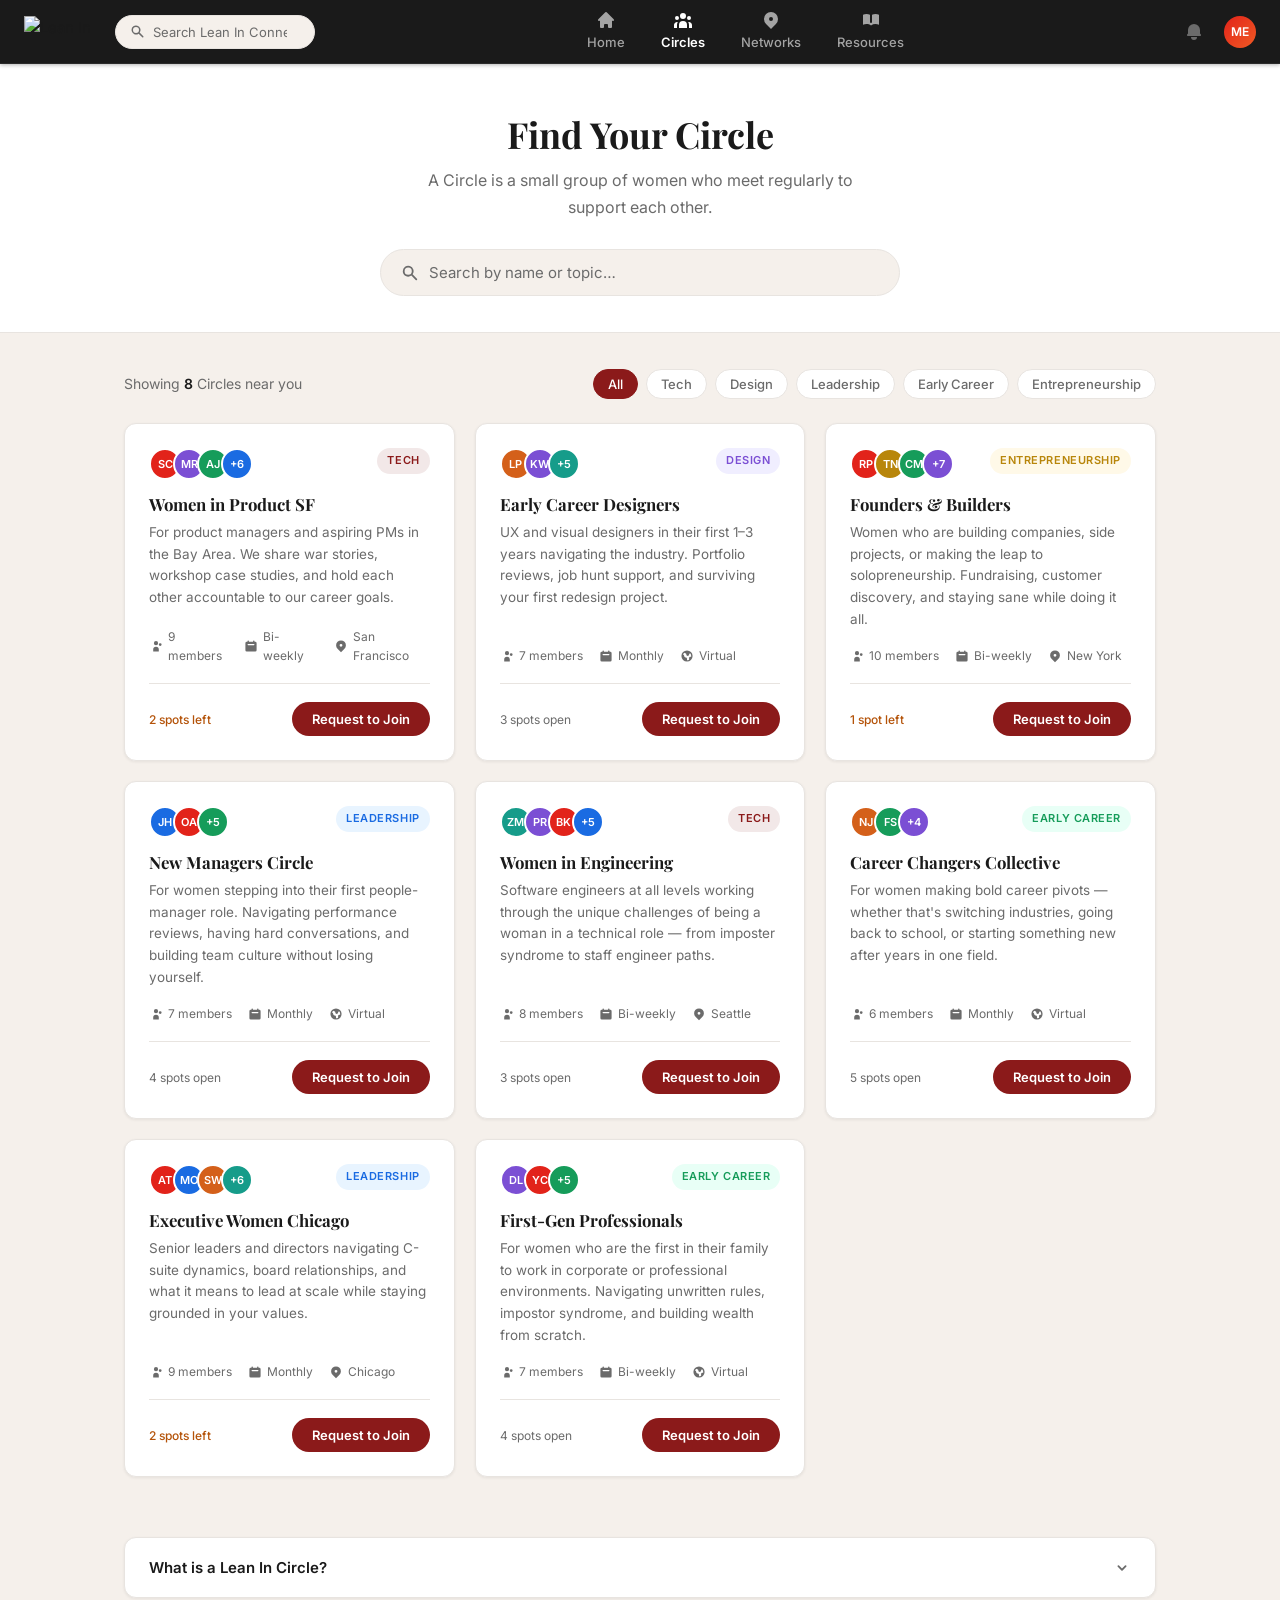
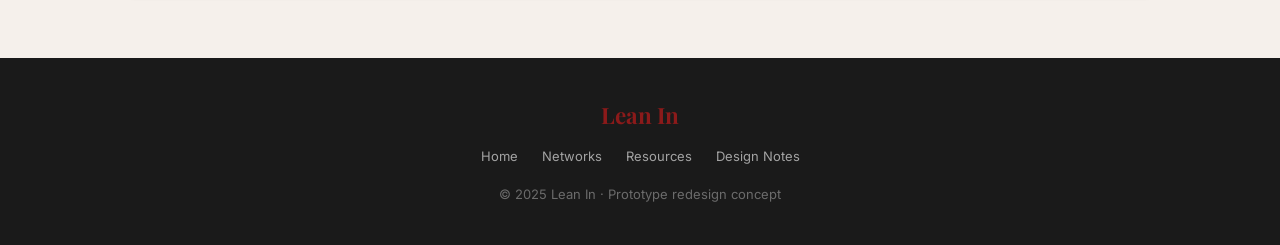
==== circles.html @ f6fe740d "home feed, explore, resources, rationale pages" ====
<!DOCTYPE html>
<html lang="en">
<head>
  <meta charset="UTF-8">
  <meta name="viewport" content="width=device-width, initial-scale=1.0">
  <title>Find a Circle — Lean In Connect</title>
  <link rel="stylesheet" href="style.css">
  <style>
    .circles-header {
      background: var(--white);
      border-bottom: 1px solid var(--border);
      padding: 48px 24px 36px;
      text-align: center;
    }

    .circles-header h1 {
      font-size: 2.25rem;
      margin-bottom: 10px;
    }

    .circles-header p {
      font-size: 16px;
      color: var(--gray);
      max-width: 480px;
      margin: 0 auto 28px;
    }

    .circles-search-wrap {
      max-width: 520px;
      margin: 0 auto;
    }

    .circles-search {
      display: flex;
      align-items: center;
      gap: 10px;
      background: var(--bg);
      border: 1.5px solid var(--border);
      border-radius: var(--radius-pill);
      padding: 13px 20px;
      transition: border-color 0.15s, box-shadow 0.15s;
    }

    .circles-search:focus-within {
      border-color: var(--red);
      box-shadow: 0 0 0 3px rgba(226,35,26,0.08);
    }

    .circles-search svg {
      width: 18px;
      height: 18px;
      color: var(--gray);
      flex-shrink: 0;
    }

    .circles-search input {
      flex: 1;
      background: none;
      border: none;
      outline: none;
      font-family: var(--font-sans);
      font-size: 15px;
      color: var(--text);
    }

    .circles-search input::placeholder { color: var(--gray); }

    .circles-body {
      max-width: 1080px;
      margin: 0 auto;
      padding: 36px 24px 60px;
    }

    .circles-toolbar {
      display: flex;
      align-items: center;
      justify-content: space-between;
      margin-bottom: 24px;
      flex-wrap: wrap;
      gap: 12px;
    }

    .circles-count {
      font-size: 14px;
      color: var(--gray);
    }

    .circles-count strong {
      color: var(--text);
      font-weight: 600;
    }

    .topic-filters {
      display: flex;
      gap: 8px;
      flex-wrap: wrap;
    }

    .topic-chip {
      padding: 6px 14px;
      border-radius: var(--radius-pill);
      font-size: 13px;
      font-weight: 500;
      border: 1.5px solid var(--border);
      background: var(--white);
      color: var(--gray);
      cursor: pointer;
      transition: all 0.15s;
      font-family: var(--font-sans);
    }

    .topic-chip:hover {
      border-color: var(--red);
      color: var(--red);
    }

    .topic-chip.active {
      background: var(--red);
      border-color: var(--red);
      color: var(--white);
    }

    .circles-grid {
      display: grid;
      grid-template-columns: repeat(auto-fill, minmax(300px, 1fr));
      gap: 20px;
    }

    .circle-card {
      background: var(--white);
      border: 1px solid var(--border);
      border-radius: var(--radius);
      padding: 24px;
      box-shadow: var(--shadow-sm);
      display: flex;
      flex-direction: column;
      gap: 0;
      transition: box-shadow 0.2s, transform 0.2s;
    }

    .circle-card:hover {
      box-shadow: var(--shadow-md);
      transform: translateY(-2px);
    }

    .circle-card-top {
      display: flex;
      align-items: flex-start;
      justify-content: space-between;
      margin-bottom: 14px;
    }

    .circle-avatar-group {
      display: flex;
    }

    .circle-member-avatar {
      width: 32px;
      height: 32px;
      border-radius: 50%;
      border: 2px solid var(--white);
      display: flex;
      align-items: center;
      justify-content: center;
      font-size: 11px;
      font-weight: 600;
      color: white;
      margin-left: -8px;
    }

    .circle-member-avatar:first-child { margin-left: 0; }

    .circle-topic-tag {
      display: inline-flex;
      align-items: center;
      padding: 4px 10px;
      border-radius: var(--radius-pill);
      font-size: 11px;
      font-weight: 600;
      text-transform: uppercase;
      letter-spacing: 0.05em;
      background: var(--red-light);
      color: var(--red);
      white-space: nowrap;
    }

    .circle-card h3 {
      font-size: 1.05rem;
      font-weight: 700;
      color: var(--text);
      margin-bottom: 6px;
      line-height: 1.3;
    }

    .circle-description {
      font-size: 13.5px;
      color: var(--gray);
      line-height: 1.6;
      margin-bottom: 16px;
      flex: 1;
    }

    .circle-meta {
      display: flex;
      gap: 16px;
      margin-bottom: 18px;
      padding-bottom: 18px;
      border-bottom: 1px solid var(--border);
    }

    .circle-meta-item {
      display: flex;
      align-items: center;
      gap: 5px;
      font-size: 12px;
      color: var(--gray);
    }

    .circle-meta-item svg {
      width: 14px;
      height: 14px;
      flex-shrink: 0;
      color: var(--gray);
    }

    .circle-card-footer {
      display: flex;
      align-items: center;
      justify-content: space-between;
    }

    .circle-spots {
      font-size: 12px;
      color: var(--gray);
    }

    .circle-spots.few-left {
      color: #B45309;
      font-weight: 500;
    }

    .btn-join {
      padding: 9px 20px;
      background: var(--red);
      color: var(--white);
      border: none;
      border-radius: var(--radius-pill);
      font-size: 13px;
      font-weight: 600;
      font-family: var(--font-sans);
      cursor: pointer;
      transition: background 0.15s;
    }

    .btn-join:hover { background: var(--red-hover); }

    .btn-join.pending {
      background: var(--bg);
      color: var(--gray);
      border: 1.5px solid var(--border);
    }

    .no-circles {
      display: none;
      grid-column: 1 / -1;
      text-align: center;
      padding: 64px 24px;
      color: var(--gray);
    }

    .no-circles .empty-icon { font-size: 40px; margin-bottom: 12px; }
    .no-circles p { font-size: 15px; }

    /* What is a Circle — collapsible */
    .what-is-section {
      max-width: 1080px;
      margin: 0 auto;
      padding: 0 24px 60px;
    }

    .collapsible-card {
      background: var(--white);
      border: 1px solid var(--border);
      border-radius: var(--radius);
      overflow: hidden;
      box-shadow: var(--shadow-sm);
    }

    .collapsible-trigger {
      width: 100%;
      display: flex;
      align-items: center;
      justify-content: space-between;
      padding: 20px 24px;
      font-family: var(--font-sans);
      font-size: 15px;
      font-weight: 600;
      color: var(--text);
      background: none;
      border: none;
      cursor: pointer;
      text-align: left;
      transition: background 0.15s;
    }

    .collapsible-trigger:hover { background: var(--bg); }

    .collapsible-trigger svg {
      width: 18px;
      height: 18px;
      color: var(--gray);
      transition: transform 0.2s;
      flex-shrink: 0;
    }

    .collapsible-trigger[aria-expanded="true"] svg {
      transform: rotate(180deg);
    }

    .collapsible-body {
      display: none;
      padding: 0 24px 24px;
      border-top: 1px solid var(--border);
    }

    .collapsible-body.open { display: block; }

    .what-is-grid {
      display: grid;
      grid-template-columns: repeat(auto-fill, minmax(200px, 1fr));
      gap: 16px;
      padding-top: 20px;
    }

    .what-is-item {
      display: flex;
      align-items: flex-start;
      gap: 12px;
    }

    .what-is-icon {
      width: 36px;
      height: 36px;
      border-radius: 10px;
      background: var(--red-light);
      display: flex;
      align-items: center;
      justify-content: center;
      font-size: 18px;
      flex-shrink: 0;
    }

    .what-is-text strong {
      display: block;
      font-size: 13px;
      font-weight: 600;
      color: var(--text);
      margin-bottom: 2px;
    }

    .what-is-text span {
      font-size: 13px;
      color: var(--gray);
      line-height: 1.5;
    }

    @media (max-width: 640px) {
      .circles-grid { grid-template-columns: 1fr; }
      .circles-toolbar { flex-direction: column; align-items: flex-start; }
      .what-is-grid { grid-template-columns: 1fr 1fr; }
    }
  </style>
</head>
<body>

<!-- Top Nav -->
<nav class="topnav" role="navigation" aria-label="Main navigation">
  <a href="index.html" class="nav-logo" aria-label="Lean In Connect home">
    <img src="logo-lean_in.png" alt="Lean In" style="height: 32px;">
  </a>

  <div class="nav-search" role="search">
    <svg aria-hidden="true" xmlns="http://www.w3.org/2000/svg" viewBox="0 0 20 20" fill="currentColor">
      <path fill-rule="evenodd" d="M8 4a4 4 0 100 8 4 4 0 000-8zM2 8a6 6 0 1110.89 3.476l4.817 4.817a1 1 0 01-1.414 1.414l-4.816-4.816A6 6 0 012 8z" clip-rule="evenodd"/>
    </svg>
    <input type="search" placeholder="Search Lean In Connect…" aria-label="Search">
  </div>

  <nav class="nav-links" aria-label="Primary">
    <a href="index.html" class="nav-link">
      <svg xmlns="http://www.w3.org/2000/svg" viewBox="0 0 20 20" fill="currentColor" aria-hidden="true">
        <path d="M10.707 2.293a1 1 0 00-1.414 0l-7 7a1 1 0 001.414 1.414L4 10.414V17a1 1 0 001 1h2a1 1 0 001-1v-2a1 1 0 011-1h2a1 1 0 011 1v2a1 1 0 001 1h2a1 1 0 001-1v-6.586l.293.293a1 1 0 001.414-1.414l-7-7z"/>
      </svg>
      Home
    </a>
    <a href="circles.html" class="nav-link active" aria-current="page">
      <svg xmlns="http://www.w3.org/2000/svg" viewBox="0 0 20 20" fill="currentColor" aria-hidden="true">
        <path d="M13 6a3 3 0 11-6 0 3 3 0 016 0zM18 8a2 2 0 11-4 0 2 2 0 014 0zM14 15a4 4 0 00-8 0v3h8v-3zM6 8a2 2 0 11-4 0 2 2 0 014 0zM16 18v-3a5.972 5.972 0 00-.75-2.906A3.005 3.005 0 0119 15v3h-3zM4.75 12.094A5.973 5.973 0 004 15v3H1v-3a3 3 0 013.75-2.906z"/>
      </svg>
      Circles
    </a>
    <a href="networks.html" class="nav-link">
      <svg xmlns="http://www.w3.org/2000/svg" viewBox="0 0 20 20" fill="currentColor" aria-hidden="true">
        <path fill-rule="evenodd" d="M5.05 4.05a7 7 0 119.9 9.9L10 18.9l-4.95-4.95a7 7 0 010-9.9zM10 11a2 2 0 100-4 2 2 0 000 4z" clip-rule="evenodd"/>
      </svg>
      Networks
    </a>
    <a href="resources.html" class="nav-link">
      <svg xmlns="http://www.w3.org/2000/svg" viewBox="0 0 20 20" fill="currentColor" aria-hidden="true">
        <path d="M9 4.804A7.968 7.968 0 005.5 4c-1.255 0-2.443.29-3.5.804v10A7.969 7.969 0 015.5 14c1.669 0 3.218.51 4.5 1.385A7.962 7.962 0 0114.5 14c1.255 0 2.443.29 3.5.804v-10A7.968 7.968 0 0014.5 4c-1.255 0-2.443.29-3.5.804V12a1 1 0 11-2 0V4.804z"/>
      </svg>
      Resources
    </a>
  </nav>

  <div class="nav-right">
    <button class="nav-icon-btn" aria-label="Notifications">
      <svg xmlns="http://www.w3.org/2000/svg" viewBox="0 0 20 20" fill="currentColor" aria-hidden="true">
        <path d="M10 2a6 6 0 00-6 6v3.586l-.707.707A1 1 0 004 14h12a1 1 0 00.707-1.707L16 11.586V8a6 6 0 00-6-6zM10 18a3 3 0 01-3-3h6a3 3 0 01-3 3z"/>
      </svg>
    </button>
    <div class="avatar sm a-me" role="img" aria-label="Your profile">ME</div>
  </div>
</nav>

<div class="page-body">

  <!-- Header -->
  <div class="circles-header">
    <h1>Find Your Circle</h1>
    <p>A Circle is a small group of women who meet regularly to support each other.</p>

    <div class="circles-search-wrap">
      <div class="circles-search">
        <svg xmlns="http://www.w3.org/2000/svg" viewBox="0 0 20 20" fill="currentColor" aria-hidden="true">
          <path fill-rule="evenodd" d="M8 4a4 4 0 100 8 4 4 0 000-8zM2 8a6 6 0 1110.89 3.476l4.817 4.817a1 1 0 01-1.414 1.414l-4.816-4.816A6 6 0 012 8z" clip-rule="evenodd"/>
        </svg>
        <input
          type="search"
          id="circle-search"
          placeholder="Search by name or topic…"
          aria-label="Search circles by name or topic"
        >
      </div>
    </div>
  </div>

  <!-- Grid + Filters -->
  <div class="circles-body">

    <div class="circles-toolbar">
      <p class="circles-count" aria-live="polite">
        Showing <strong id="circles-visible-count">8</strong> Circles near you
      </p>
      <div class="topic-filters" role="group" aria-label="Filter by topic">
        <button class="topic-chip active" data-topic="all">All</button>
        <button class="topic-chip" data-topic="tech">Tech</button>
        <button class="topic-chip" data-topic="design">Design</button>
        <button class="topic-chip" data-topic="leadership">Leadership</button>
        <button class="topic-chip" data-topic="early-career">Early Career</button>
        <button class="topic-chip" data-topic="entrepreneurship">Entrepreneurship</button>
      </div>
    </div>

    <div class="circles-grid" id="circles-grid" role="list">

      <!-- Card 1 -->
      <div class="circle-card" data-topic="tech" data-name="women in product sf" role="listitem">
        <div class="circle-card-top">
          <div class="circle-avatar-group" aria-hidden="true">
            <div class="circle-member-avatar" style="background:#E2231A;">SC</div>
            <div class="circle-member-avatar" style="background:#7B4FD4;">MR</div>
            <div class="circle-member-avatar" style="background:#169C5A;">AJ</div>
            <div class="circle-member-avatar" style="background:#1A6BE2;">+6</div>
          </div>
          <span class="circle-topic-tag">Tech</span>
        </div>
        <h3>Women in Product SF</h3>
        <p class="circle-description">For product managers and aspiring PMs in the Bay Area. We share war stories, workshop case studies, and hold each other accountable to our career goals.</p>
        <div class="circle-meta">
          <div class="circle-meta-item">
            <svg xmlns="http://www.w3.org/2000/svg" viewBox="0 0 20 20" fill="currentColor" aria-hidden="true">
              <path d="M13 6a3 3 0 11-6 0 3 3 0 016 0zM18 8a2 2 0 11-4 0 2 2 0 014 0zM14 15a4 4 0 00-8 0v3h8v-3z"/>
            </svg>
            9 members
          </div>
          <div class="circle-meta-item">
            <svg xmlns="http://www.w3.org/2000/svg" viewBox="0 0 20 20" fill="currentColor" aria-hidden="true">
              <path fill-rule="evenodd" d="M6 2a1 1 0 00-1 1v1H4a2 2 0 00-2 2v10a2 2 0 002 2h12a2 2 0 002-2V6a2 2 0 00-2-2h-1V3a1 1 0 10-2 0v1H7V3a1 1 0 00-1-1zm0 5a1 1 0 000 2h8a1 1 0 100-2H6z" clip-rule="evenodd"/>
            </svg>
            Bi-weekly
          </div>
          <div class="circle-meta-item">
            <svg xmlns="http://www.w3.org/2000/svg" viewBox="0 0 20 20" fill="currentColor" aria-hidden="true">
              <path fill-rule="evenodd" d="M5.05 4.05a7 7 0 119.9 9.9L10 18.9l-4.95-4.95a7 7 0 010-9.9zM10 11a2 2 0 100-4 2 2 0 000 4z" clip-rule="evenodd"/>
            </svg>
            San Francisco
          </div>
        </div>
        <div class="circle-card-footer">
          <span class="circle-spots few-left">2 spots left</span>
          <button class="btn-join" aria-label="Request to join Women in Product SF">Request to Join</button>
        </div>
      </div>

      <!-- Card 2 -->
      <div class="circle-card" data-topic="design" data-name="early career designers" role="listitem">
        <div class="circle-card-top">
          <div class="circle-avatar-group" aria-hidden="true">
            <div class="circle-member-avatar" style="background:#D4601A;">LP</div>
            <div class="circle-member-avatar" style="background:#7B4FD4;">KW</div>
            <div class="circle-member-avatar" style="background:#169C8A;">+5</div>
          </div>
          <span class="circle-topic-tag" style="background:#F0EEFF; color:#7B4FD4;">Design</span>
        </div>
        <h3>Early Career Designers</h3>
        <p class="circle-description">UX and visual designers in their first 1–3 years navigating the industry. Portfolio reviews, job hunt support, and surviving your first redesign project.</p>
        <div class="circle-meta">
          <div class="circle-meta-item">
            <svg xmlns="http://www.w3.org/2000/svg" viewBox="0 0 20 20" fill="currentColor" aria-hidden="true">
              <path d="M13 6a3 3 0 11-6 0 3 3 0 016 0zM18 8a2 2 0 11-4 0 2 2 0 014 0zM14 15a4 4 0 00-8 0v3h8v-3z"/>
            </svg>
            7 members
          </div>
          <div class="circle-meta-item">
            <svg xmlns="http://www.w3.org/2000/svg" viewBox="0 0 20 20" fill="currentColor" aria-hidden="true">
              <path fill-rule="evenodd" d="M6 2a1 1 0 00-1 1v1H4a2 2 0 00-2 2v10a2 2 0 002 2h12a2 2 0 002-2V6a2 2 0 00-2-2h-1V3a1 1 0 10-2 0v1H7V3a1 1 0 00-1-1zm0 5a1 1 0 000 2h8a1 1 0 100-2H6z" clip-rule="evenodd"/>
            </svg>
            Monthly
          </div>
          <div class="circle-meta-item">
            <svg xmlns="http://www.w3.org/2000/svg" viewBox="0 0 20 20" fill="currentColor" aria-hidden="true">
              <path fill-rule="evenodd" d="M10 18a8 8 0 100-16 8 8 0 000 16zM4.332 8.027a6.012 6.012 0 011.912-2.706C6.512 5.73 6.974 6 7.5 6A1.5 1.5 0 019 7.5V8a2 2 0 004 0 2 2 0 011.523-1.943A5.977 5.977 0 0116 10c0 .34-.028.675-.083 1H15a2 2 0 00-2 2v2.197A5.973 5.973 0 0110 16v-2a2 2 0 00-2-2 2 2 0 01-2-2 2 2 0 00-1.668-1.973z" clip-rule="evenodd"/>
            </svg>
            Virtual
          </div>
        </div>
        <div class="circle-card-footer">
          <span class="circle-spots">3 spots open</span>
          <button class="btn-join" aria-label="Request to join Early Career Designers">Request to Join</button>
        </div>
      </div>

      <!-- Card 3 -->
      <div class="circle-card" data-topic="entrepreneurship" data-name="founders and builders" role="listitem">
        <div class="circle-card-top">
          <div class="circle-avatar-group" aria-hidden="true">
            <div class="circle-member-avatar" style="background:#E2231A;">RP</div>
            <div class="circle-member-avatar" style="background:#B8860B;">TN</div>
            <div class="circle-member-avatar" style="background:#169C5A;">CM</div>
            <div class="circle-member-avatar" style="background:#7B4FD4;">+7</div>
          </div>
          <span class="circle-topic-tag" style="background:#FFF9E8; color:#B8860B;">Entrepreneurship</span>
        </div>
        <h3>Founders &amp; Builders</h3>
        <p class="circle-description">Women who are building companies, side projects, or making the leap to solopreneurship. Fundraising, customer discovery, and staying sane while doing it all.</p>
        <div class="circle-meta">
          <div class="circle-meta-item">
            <svg xmlns="http://www.w3.org/2000/svg" viewBox="0 0 20 20" fill="currentColor" aria-hidden="true">
              <path d="M13 6a3 3 0 11-6 0 3 3 0 016 0zM18 8a2 2 0 11-4 0 2 2 0 014 0zM14 15a4 4 0 00-8 0v3h8v-3z"/>
            </svg>
            10 members
          </div>
          <div class="circle-meta-item">
            <svg xmlns="http://www.w3.org/2000/svg" viewBox="0 0 20 20" fill="currentColor" aria-hidden="true">
              <path fill-rule="evenodd" d="M6 2a1 1 0 00-1 1v1H4a2 2 0 00-2 2v10a2 2 0 002 2h12a2 2 0 002-2V6a2 2 0 00-2-2h-1V3a1 1 0 10-2 0v1H7V3a1 1 0 00-1-1zm0 5a1 1 0 000 2h8a1 1 0 100-2H6z" clip-rule="evenodd"/>
            </svg>
            Bi-weekly
          </div>
          <div class="circle-meta-item">
            <svg xmlns="http://www.w3.org/2000/svg" viewBox="0 0 20 20" fill="currentColor" aria-hidden="true">
              <path fill-rule="evenodd" d="M5.05 4.05a7 7 0 119.9 9.9L10 18.9l-4.95-4.95a7 7 0 010-9.9zM10 11a2 2 0 100-4 2 2 0 000 4z" clip-rule="evenodd"/>
            </svg>
            New York
          </div>
        </div>
        <div class="circle-card-footer">
          <span class="circle-spots few-left">1 spot left</span>
          <button class="btn-join" aria-label="Request to join Founders and Builders">Request to Join</button>
        </div>
      </div>

      <!-- Card 4 -->
      <div class="circle-card" data-topic="leadership" data-name="new managers circle" role="listitem">
        <div class="circle-card-top">
          <div class="circle-avatar-group" aria-hidden="true">
            <div class="circle-member-avatar" style="background:#1A6BE2;">JH</div>
            <div class="circle-member-avatar" style="background:#E2231A;">OA</div>
            <div class="circle-member-avatar" style="background:#169C5A;">+5</div>
          </div>
          <span class="circle-topic-tag" style="background:#E8F4FF; color:#1A6BE2;">Leadership</span>
        </div>
        <h3>New Managers Circle</h3>
        <p class="circle-description">For women stepping into their first people-manager role. Navigating performance reviews, having hard conversations, and building team culture without losing yourself.</p>
        <div class="circle-meta">
          <div class="circle-meta-item">
            <svg xmlns="http://www.w3.org/2000/svg" viewBox="0 0 20 20" fill="currentColor" aria-hidden="true">
              <path d="M13 6a3 3 0 11-6 0 3 3 0 016 0zM18 8a2 2 0 11-4 0 2 2 0 014 0zM14 15a4 4 0 00-8 0v3h8v-3z"/>
            </svg>
            7 members
          </div>
          <div class="circle-meta-item">
            <svg xmlns="http://www.w3.org/2000/svg" viewBox="0 0 20 20" fill="currentColor" aria-hidden="true">
              <path fill-rule="evenodd" d="M6 2a1 1 0 00-1 1v1H4a2 2 0 00-2 2v10a2 2 0 002 2h12a2 2 0 002-2V6a2 2 0 00-2-2h-1V3a1 1 0 10-2 0v1H7V3a1 1 0 00-1-1zm0 5a1 1 0 000 2h8a1 1 0 100-2H6z" clip-rule="evenodd"/>
            </svg>
            Monthly
          </div>
          <div class="circle-meta-item">
            <svg xmlns="http://www.w3.org/2000/svg" viewBox="0 0 20 20" fill="currentColor" aria-hidden="true">
              <path fill-rule="evenodd" d="M10 18a8 8 0 100-16 8 8 0 000 16zM4.332 8.027a6.012 6.012 0 011.912-2.706C6.512 5.73 6.974 6 7.5 6A1.5 1.5 0 019 7.5V8a2 2 0 004 0 2 2 0 011.523-1.943A5.977 5.977 0 0116 10c0 .34-.028.675-.083 1H15a2 2 0 00-2 2v2.197A5.973 5.973 0 0110 16v-2a2 2 0 00-2-2 2 2 0 01-2-2 2 2 0 00-1.668-1.973z" clip-rule="evenodd"/>
            </svg>
            Virtual
          </div>
        </div>
        <div class="circle-card-footer">
          <span class="circle-spots">4 spots open</span>
          <button class="btn-join" aria-label="Request to join New Managers Circle">Request to Join</button>
        </div>
      </div>

      <!-- Card 5 -->
      <div class="circle-card" data-topic="tech" data-name="women in engineering" role="listitem">
        <div class="circle-card-top">
          <div class="circle-avatar-group" aria-hidden="true">
            <div class="circle-member-avatar" style="background:#169C8A;">ZM</div>
            <div class="circle-member-avatar" style="background:#7B4FD4;">PR</div>
            <div class="circle-member-avatar" style="background:#E2231A;">BK</div>
            <div class="circle-member-avatar" style="background:#1A6BE2;">+5</div>
          </div>
          <span class="circle-topic-tag">Tech</span>
        </div>
        <h3>Women in Engineering</h3>
        <p class="circle-description">Software engineers at all levels working through the unique challenges of being a woman in a technical role — from imposter syndrome to staff engineer paths.</p>
        <div class="circle-meta">
          <div class="circle-meta-item">
            <svg xmlns="http://www.w3.org/2000/svg" viewBox="0 0 20 20" fill="currentColor" aria-hidden="true">
              <path d="M13 6a3 3 0 11-6 0 3 3 0 016 0zM18 8a2 2 0 11-4 0 2 2 0 014 0zM14 15a4 4 0 00-8 0v3h8v-3z"/>
            </svg>
            8 members
          </div>
          <div class="circle-meta-item">
            <svg xmlns="http://www.w3.org/2000/svg" viewBox="0 0 20 20" fill="currentColor" aria-hidden="true">
              <path fill-rule="evenodd" d="M6 2a1 1 0 00-1 1v1H4a2 2 0 00-2 2v10a2 2 0 002 2h12a2 2 0 002-2V6a2 2 0 00-2-2h-1V3a1 1 0 10-2 0v1H7V3a1 1 0 00-1-1zm0 5a1 1 0 000 2h8a1 1 0 100-2H6z" clip-rule="evenodd"/>
            </svg>
            Bi-weekly
          </div>
          <div class="circle-meta-item">
            <svg xmlns="http://www.w3.org/2000/svg" viewBox="0 0 20 20" fill="currentColor" aria-hidden="true">
              <path fill-rule="evenodd" d="M5.05 4.05a7 7 0 119.9 9.9L10 18.9l-4.95-4.95a7 7 0 010-9.9zM10 11a2 2 0 100-4 2 2 0 000 4z" clip-rule="evenodd"/>
            </svg>
            Seattle
          </div>
        </div>
        <div class="circle-card-footer">
          <span class="circle-spots">3 spots open</span>
          <button class="btn-join" aria-label="Request to join Women in Engineering">Request to Join</button>
        </div>
      </div>

      <!-- Card 6 -->
      <div class="circle-card" data-topic="early-career" data-name="career changers collective" role="listitem">
        <div class="circle-card-top">
          <div class="circle-avatar-group" aria-hidden="true">
            <div class="circle-member-avatar" style="background:#D4601A;">NJ</div>
            <div class="circle-member-avatar" style="background:#169C5A;">FS</div>
            <div class="circle-member-avatar" style="background:#7B4FD4;">+4</div>
          </div>
          <span class="circle-topic-tag" style="background:#E8FFF6; color:#169C5A;">Early Career</span>
        </div>
        <h3>Career Changers Collective</h3>
        <p class="circle-description">For women making bold career pivots — whether that's switching industries, going back to school, or starting something new after years in one field.</p>
        <div class="circle-meta">
          <div class="circle-meta-item">
            <svg xmlns="http://www.w3.org/2000/svg" viewBox="0 0 20 20" fill="currentColor" aria-hidden="true">
              <path d="M13 6a3 3 0 11-6 0 3 3 0 016 0zM18 8a2 2 0 11-4 0 2 2 0 014 0zM14 15a4 4 0 00-8 0v3h8v-3z"/>
            </svg>
            6 members
          </div>
          <div class="circle-meta-item">
            <svg xmlns="http://www.w3.org/2000/svg" viewBox="0 0 20 20" fill="currentColor" aria-hidden="true">
              <path fill-rule="evenodd" d="M6 2a1 1 0 00-1 1v1H4a2 2 0 00-2 2v10a2 2 0 002 2h12a2 2 0 002-2V6a2 2 0 00-2-2h-1V3a1 1 0 10-2 0v1H7V3a1 1 0 00-1-1zm0 5a1 1 0 000 2h8a1 1 0 100-2H6z" clip-rule="evenodd"/>
            </svg>
            Monthly
          </div>
          <div class="circle-meta-item">
            <svg xmlns="http://www.w3.org/2000/svg" viewBox="0 0 20 20" fill="currentColor" aria-hidden="true">
              <path fill-rule="evenodd" d="M10 18a8 8 0 100-16 8 8 0 000 16zM4.332 8.027a6.012 6.012 0 011.912-2.706C6.512 5.73 6.974 6 7.5 6A1.5 1.5 0 019 7.5V8a2 2 0 004 0 2 2 0 011.523-1.943A5.977 5.977 0 0116 10c0 .34-.028.675-.083 1H15a2 2 0 00-2 2v2.197A5.973 5.973 0 0110 16v-2a2 2 0 00-2-2 2 2 0 01-2-2 2 2 0 00-1.668-1.973z" clip-rule="evenodd"/>
            </svg>
            Virtual
          </div>
        </div>
        <div class="circle-card-footer">
          <span class="circle-spots">5 spots open</span>
          <button class="btn-join" aria-label="Request to join Career Changers Collective">Request to Join</button>
        </div>
      </div>

      <!-- Card 7 -->
      <div class="circle-card" data-topic="leadership" data-name="executive women chicago" role="listitem">
        <div class="circle-card-top">
          <div class="circle-avatar-group" aria-hidden="true">
            <div class="circle-member-avatar" style="background:#E2231A;">AT</div>
            <div class="circle-member-avatar" style="background:#1A6BE2;">MO</div>
            <div class="circle-member-avatar" style="background:#D4601A;">SW</div>
            <div class="circle-member-avatar" style="background:#169C8A;">+6</div>
          </div>
          <span class="circle-topic-tag" style="background:#E8F4FF; color:#1A6BE2;">Leadership</span>
        </div>
        <h3>Executive Women Chicago</h3>
        <p class="circle-description">Senior leaders and directors navigating C-suite dynamics, board relationships, and what it means to lead at scale while staying grounded in your values.</p>
        <div class="circle-meta">
          <div class="circle-meta-item">
            <svg xmlns="http://www.w3.org/2000/svg" viewBox="0 0 20 20" fill="currentColor" aria-hidden="true">
              <path d="M13 6a3 3 0 11-6 0 3 3 0 016 0zM18 8a2 2 0 11-4 0 2 2 0 014 0zM14 15a4 4 0 00-8 0v3h8v-3z"/>
            </svg>
            9 members
          </div>
          <div class="circle-meta-item">
            <svg xmlns="http://www.w3.org/2000/svg" viewBox="0 0 20 20" fill="currentColor" aria-hidden="true">
              <path fill-rule="evenodd" d="M6 2a1 1 0 00-1 1v1H4a2 2 0 00-2 2v10a2 2 0 002 2h12a2 2 0 002-2V6a2 2 0 00-2-2h-1V3a1 1 0 10-2 0v1H7V3a1 1 0 00-1-1zm0 5a1 1 0 000 2h8a1 1 0 100-2H6z" clip-rule="evenodd"/>
            </svg>
            Monthly
          </div>
          <div class="circle-meta-item">
            <svg xmlns="http://www.w3.org/2000/svg" viewBox="0 0 20 20" fill="currentColor" aria-hidden="true">
              <path fill-rule="evenodd" d="M5.05 4.05a7 7 0 119.9 9.9L10 18.9l-4.95-4.95a7 7 0 010-9.9zM10 11a2 2 0 100-4 2 2 0 000 4z" clip-rule="evenodd"/>
            </svg>
            Chicago
          </div>
        </div>
        <div class="circle-card-footer">
          <span class="circle-spots few-left">2 spots left</span>
          <button class="btn-join" aria-label="Request to join Executive Women Chicago">Request to Join</button>
        </div>
      </div>

      <!-- Card 8 -->
      <div class="circle-card" data-topic="early-career" data-name="first gen professionals" role="listitem">
        <div class="circle-card-top">
          <div class="circle-avatar-group" aria-hidden="true">
            <div class="circle-member-avatar" style="background:#7B4FD4;">DL</div>
            <div class="circle-member-avatar" style="background:#E2231A;">YC</div>
            <div class="circle-member-avatar" style="background:#169C5A;">+5</div>
          </div>
          <span class="circle-topic-tag" style="background:#E8FFF6; color:#169C5A;">Early Career</span>
        </div>
        <h3>First-Gen Professionals</h3>
        <p class="circle-description">For women who are the first in their family to work in corporate or professional environments. Navigating unwritten rules, impostor syndrome, and building wealth from scratch.</p>
        <div class="circle-meta">
          <div class="circle-meta-item">
            <svg xmlns="http://www.w3.org/2000/svg" viewBox="0 0 20 20" fill="currentColor" aria-hidden="true">
              <path d="M13 6a3 3 0 11-6 0 3 3 0 016 0zM18 8a2 2 0 11-4 0 2 2 0 014 0zM14 15a4 4 0 00-8 0v3h8v-3z"/>
            </svg>
            7 members
          </div>
          <div class="circle-meta-item">
            <svg xmlns="http://www.w3.org/2000/svg" viewBox="0 0 20 20" fill="currentColor" aria-hidden="true">
              <path fill-rule="evenodd" d="M6 2a1 1 0 00-1 1v1H4a2 2 0 00-2 2v10a2 2 0 002 2h12a2 2 0 002-2V6a2 2 0 00-2-2h-1V3a1 1 0 10-2 0v1H7V3a1 1 0 00-1-1zm0 5a1 1 0 000 2h8a1 1 0 100-2H6z" clip-rule="evenodd"/>
            </svg>
            Bi-weekly
          </div>
          <div class="circle-meta-item">
            <svg xmlns="http://www.w3.org/2000/svg" viewBox="0 0 20 20" fill="currentColor" aria-hidden="true">
              <path fill-rule="evenodd" d="M10 18a8 8 0 100-16 8 8 0 000 16zM4.332 8.027a6.012 6.012 0 011.912-2.706C6.512 5.73 6.974 6 7.5 6A1.5 1.5 0 019 7.5V8a2 2 0 004 0 2 2 0 011.523-1.943A5.977 5.977 0 0116 10c0 .34-.028.675-.083 1H15a2 2 0 00-2 2v2.197A5.973 5.973 0 0110 16v-2a2 2 0 00-2-2 2 2 0 01-2-2 2 2 0 00-1.668-1.973z" clip-rule="evenodd"/>
            </svg>
            Virtual
          </div>
        </div>
        <div class="circle-card-footer">
          <span class="circle-spots">4 spots open</span>
          <button class="btn-join" aria-label="Request to join First-Gen Professionals">Request to Join</button>
        </div>
      </div>

      <!-- Empty state -->
      <div class="no-circles" id="no-circles" role="status" aria-live="polite">
        <div class="empty-icon">🔍</div>
        <p>No Circles match that search. Try a different term or browse all.</p>
      </div>

    </div>
  </div>

  <!-- What is a Circle — collapsible -->
  <div class="what-is-section">
    <div class="collapsible-card">
      <button
        class="collapsible-trigger"
        aria-expanded="false"
        aria-controls="what-is-body"
        id="what-is-trigger"
      >
        What is a Lean In Circle?
        <svg xmlns="http://www.w3.org/2000/svg" viewBox="0 0 20 20" fill="currentColor" aria-hidden="true">
          <path fill-rule="evenodd" d="M5.293 7.293a1 1 0 011.414 0L10 10.586l3.293-3.293a1 1 0 111.414 1.414l-4 4a1 1 0 01-1.414 0l-4-4a1 1 0 010-1.414z" clip-rule="evenodd"/>
        </svg>
      </button>
      <div class="collapsible-body" id="what-is-body" role="region" aria-labelledby="what-is-trigger">
        <div class="what-is-grid">
          <div class="what-is-item">
            <div class="what-is-icon" aria-hidden="true">👥</div>
            <div class="what-is-text">
              <strong>Small on purpose</strong>
              <span>8–12 women — small enough that everyone actually knows each other.</span>
            </div>
          </div>
          <div class="what-is-item">
            <div class="what-is-icon" aria-hidden="true">📅</div>
            <div class="what-is-text">
              <strong>Meets regularly</strong>
              <span>Monthly or bi-weekly, in person or virtually — whatever works for your group.</span>
            </div>
          </div>
          <div class="what-is-item">
            <div class="what-is-icon" aria-hidden="true">🤝</div>
            <div class="what-is-text">
              <strong>Peer-led</strong>
              <span>No outside facilitator. Members take turns leading using Lean In's curriculum.</span>
            </div>
          </div>
          <div class="what-is-item">
            <div class="what-is-icon" aria-hidden="true">📚</div>
            <div class="what-is-text">
              <strong>Follows Lean In curriculum</strong>
              <span>Sessions cover topics like negotiation, ambition, mentorship, and leadership.</span>
            </div>
          </div>
          <div class="what-is-item">
            <div class="what-is-icon" aria-hidden="true">🆓</div>
            <div class="what-is-text">
              <strong>Always free</strong>
              <span>No membership fees, no subscriptions. Circles are free to start and free to join.</span>
            </div>
          </div>
          <div class="what-is-item">
            <div class="what-is-icon" aria-hidden="true">🔒</div>
            <div class="what-is-text">
              <strong>Private &amp; trusted</strong>
              <span>What's shared in Circle stays in Circle. These are your people.</span>
            </div>
          </div>
        </div>
      </div>
    </div>
  </div>

</div>

<!-- Footer -->
<footer class="site-footer" role="contentinfo">
  <div class="footer-logo">Lean In</div>
  <div class="footer-links">
    <a href="index.html">Home</a>
    <a href="networks.html">Networks</a>
    <a href="resources.html">Resources</a>
    <a href="rationale.html">Design Notes</a>
  </div>
  <p>© 2025 Lean In · Prototype redesign concept</p>
</footer>

<script>
  const searchInput = document.getElementById('circle-search');
  const topicChips = document.querySelectorAll('.topic-chip');
  const cards = document.querySelectorAll('.circle-card');
  const countEl = document.getElementById('circles-visible-count');
  const noCircles = document.getElementById('no-circles');

  function applyFilters() {
    const activeTopic = document.querySelector('.topic-chip.active').dataset.topic;
    const searchTerm = searchInput.value.toLowerCase().trim();

    let visible = 0;
    cards.forEach(card => {
      const topicMatch = activeTopic === 'all' || card.dataset.topic === activeTopic;
      const nameMatch = !searchTerm || card.dataset.name.includes(searchTerm) ||
        card.querySelector('h3').textContent.toLowerCase().includes(searchTerm) ||
        card.querySelector('.circle-description').textContent.toLowerCase().includes(searchTerm);
      const show = topicMatch && nameMatch;
      card.style.display = show ? '' : 'none';
      if (show) visible++;
    });

    noCircles.style.display = visible === 0 ? 'block' : 'none';
    countEl.textContent = visible;
  }

  topicChips.forEach(chip => {
    chip.addEventListener('click', () => {
      topicChips.forEach(c => c.classList.remove('active'));
      chip.classList.add('active');
      applyFilters();
    });
  });

  searchInput.addEventListener('input', applyFilters);

  // Request to Join toggle
  document.querySelectorAll('.btn-join').forEach(btn => {
    btn.addEventListener('click', () => {
      const isPending = btn.classList.contains('pending');
      btn.classList.toggle('pending', !isPending);
      btn.textContent = isPending ? 'Request to Join' : 'Request Sent';
      const cardName = btn.closest('.circle-card').querySelector('h3').textContent;
      btn.setAttribute('aria-label', isPending
        ? `Request to join ${cardName}`
        : `Request sent for ${cardName}`
      );
    });
  });

  // Collapsible
  const trigger = document.getElementById('what-is-trigger');
  const body = document.getElementById('what-is-body');

  trigger.addEventListener('click', () => {
    const isOpen = body.classList.toggle('open');
    trigger.setAttribute('aria-expanded', isOpen);
  });
</script>

</body>
</html>
---- style.css ----
@import url('https://fonts.googleapis.com/css2?family=Playfair+Display:ital,wght@0,400;0,600;0,700;1,400&family=Inter:wght@300;400;500;600&display=swap');

/* ── Variables ── */
:root {
  --red:        #8B1A1A;
  --red-hover:  #6B1414;
  --red-light:  #F2E8E8;
  --bg:         #F5F0EB;
  --white:      #FFFFFF;
  --text:       #1A1A1A;
  --gray:       #6B6B6B;
  --border:     #E8E4E0;
  --border-mid: #D4CEC9;

  --shadow-sm:  0 1px 3px rgba(26,26,26,0.07);
  --shadow-md:  0 4px 16px rgba(26,26,26,0.09);
  --shadow-lg:  0 8px 32px rgba(26,26,26,0.11);

  --radius:     12px;
  --radius-sm:  8px;
  --radius-pill:100px;

  --font-serif: 'Playfair Display', Georgia, 'Times New Roman', serif;
  --font-sans:  'Inter', system-ui, -apple-system, sans-serif;

  --nav-h:      64px;
  --sidebar-w:  260px;
  --right-w:    280px;
}

/* ── Reset ── */
*, *::before, *::after { box-sizing: border-box; margin: 0; padding: 0; }
html { scroll-behavior: smooth; background: var(--bg); }

body {
  font-family: var(--font-sans);
  background: var(--bg);
  color: var(--text);
  font-size: 15px;
  line-height: 1.6;
  min-height: 100vh;
}

img { display: block; max-width: 100%; }
a { color: inherit; text-decoration: none; }
button { cursor: pointer; font-family: inherit; border: none; background: none; }
ul { list-style: none; }

/* ── Typography ── */
h1, h2, h3, h4 { font-family: var(--font-serif); line-height: 1.25; color: var(--text); }
h1 { font-size: 2rem; font-weight: 700; }
h2 { font-size: 1.5rem; font-weight: 600; }
h3 { font-size: 1.15rem; font-weight: 600; }
h4 { font-size: 1rem; font-weight: 600; }

p { color: var(--gray); line-height: 1.7; }

/* ── Top Navigation ── */
.topnav {
  position: fixed;
  top: 0; left: 0; right: 0;
  height: var(--nav-h);
  background: #1A1A1A;
  border-bottom: 1px solid #2A2A2A;
  display: flex;
  align-items: center;
  padding: 0 24px;
  gap: 24px;
  z-index: 100;
  box-shadow: 0 1px 4px rgba(0,0,0,0.3);
}

.nav-logo {
  display: flex;
  align-items: center;
  white-space: nowrap;
  flex-shrink: 0;
  text-decoration: none;
}
.nav-logo img { display: block; }

.nav-links {
  display: flex;
  align-items: center;
  gap: 4px;
  flex: 1;
  justify-content: center;
}

.nav-link {
  display: flex;
  flex-direction: column;
  align-items: center;
  gap: 2px;
  padding: 8px 16px;
  border-radius: var(--radius-sm);
  color: rgba(255,255,255,0.6);
  font-size: 13px;
  font-weight: 500;
  transition: color 0.15s, background 0.15s;
  text-decoration: none;
}

.nav-link svg { width: 20px; height: 20px; }

.nav-link:hover { color: #ffffff; background: rgba(255,255,255,0.08); }
.nav-link.active { color: #ffffff; font-weight: 600; }

.nav-right {
  display: flex;
  align-items: center;
  gap: 12px;
  flex-shrink: 0;
}

.nav-search {
  display: flex;
  align-items: center;
  gap: 8px;
  background: var(--bg);
  border: 1px solid var(--border);
  border-radius: var(--radius-pill);
  padding: 8px 14px;
  font-size: 13px;
  color: var(--gray);
  width: 200px;
  transition: border-color 0.15s;
}
.nav-search:focus-within { border-color: var(--red); }
.nav-search input { background: none; border: none; outline: none; width: 100%; font-family: inherit; font-size: 13px; color: var(--text); }
.nav-search input::placeholder { color: var(--gray); }
.nav-search svg { width: 15px; height: 15px; flex-shrink: 0; }

.nav-icon-btn {
  width: 36px; height: 36px;
  border-radius: 50%;
  display: flex; align-items: center; justify-content: center;
  color: var(--gray);
  transition: background 0.15s, color 0.15s;
  position: relative;
}
.nav-icon-btn:hover { background: var(--bg); color: var(--text); }
.nav-icon-btn svg { width: 20px; height: 20px; }
.nav-badge {
  position: absolute;
  top: 2px; right: 2px;
  width: 8px; height: 8px;
  background: var(--red);
  border-radius: 50%;
  border: 2px solid var(--white);
}

/* ── Avatar ── */
.avatar {
  width: 40px; height: 40px;
  border-radius: 50%;
  background: linear-gradient(135deg, var(--red) 0%, #F05A24 100%);
  color: var(--white);
  display: flex; align-items: center; justify-content: center;
  font-weight: 600;
  font-size: 14px;
  flex-shrink: 0;
  font-family: var(--font-sans);
}
.avatar.sm { width: 32px; height: 32px; font-size: 12px; }
.avatar.lg { width: 56px; height: 56px; font-size: 20px; }
.avatar.xl { width: 72px; height: 72px; font-size: 26px; }

.avatar.a-sc { background: linear-gradient(135deg, #E2231A, #F05A24); }
.avatar.a-mr { background: linear-gradient(135deg, #7B4FD4, #A67BF8); }
.avatar.a-aj { background: linear-gradient(135deg, #1A6BE2, #4F9BF8); }
.avatar.a-jk { background: linear-gradient(135deg, #169C5A, #47D68C); }
.avatar.a-pp { background: linear-gradient(135deg, #D4601A, #F8944F); }
.avatar.a-me { background: linear-gradient(135deg, #E2231A, #F05A24); }

/* ── Page Layout ── */
.page-body { padding-top: var(--nav-h); min-height: 100vh; }

.three-col {
  max-width: 1220px;
  margin: 0 auto;
  padding: 32px 24px;
  display: grid;
  grid-template-columns: var(--sidebar-w) 1fr var(--right-w);
  gap: 28px;
  align-items: start;
}

/* ── Sidebar Shared ── */
.sidebar-left, .sidebar-right {
  display: flex;
  flex-direction: column;
  gap: 20px;
}

/* ── Card ── */
.card {
  background: #FDFAF7;
  border: 1px solid var(--border);
  border-radius: var(--radius);
  overflow: hidden;
  box-shadow: var(--shadow-sm);
}

.card-section {
  padding: 24px;
  border-bottom: 1px solid var(--border);
}
.card-section:last-child { border-bottom: none; }

.card-header {
  padding: 18px 24px;
  border-bottom: 1px solid var(--border);
}
.card-body { padding: 24px; }
.card-footer {
  padding: 16px 24px;
  border-top: 1px solid var(--border);
  display: flex;
  align-items: center;
  justify-content: center;
}

/* ── Left Sidebar: Profile Card ── */
.profile-card .profile-cover {
  height: 64px;
  background: linear-gradient(135deg, var(--red) 0%, #F05A24 60%, #FAB84C 100%);
}

.profile-card .profile-info {
  padding: 0 20px 20px;
  text-align: center;
}

.profile-card .avatar-wrap {
  margin: -28px auto 12px;
  width: 56px;
}

.profile-card .profile-name {
  font-family: var(--font-serif);
  font-size: 1.05rem;
  font-weight: 700;
  color: var(--text);
  margin-bottom: 2px;
}

.profile-card .profile-title {
  font-size: 12px;
  color: var(--gray);
  margin-bottom: 14px;
}

.profile-card .profile-stats {
  display: flex;
  justify-content: center;
  gap: 0;
  border-top: 1px solid var(--border);
  margin: 0 -20px;
  padding: 12px 0 0;
}

.profile-stat {
  flex: 1;
  text-align: center;
  padding: 8px 4px;
  border-right: 1px solid var(--border);
  cursor: pointer;
  transition: background 0.15s;
  text-decoration: none;
}
.profile-stat:last-child { border-right: none; }
.profile-stat:hover { background: var(--bg); }
.profile-stat .stat-num {
  font-size: 15px;
  font-weight: 600;
  color: var(--red);
  display: block;
}
.profile-stat .stat-label {
  font-size: 11px;
  color: var(--gray);
  display: block;
}

/* ── Community Membership ── */
.membership-section { padding: 20px 24px; }
.membership-label {
  font-size: 11px;
  font-weight: 600;
  text-transform: uppercase;
  letter-spacing: 0.06em;
  color: var(--gray);
  margin-bottom: 10px;
}

.membership-item {
  display: flex;
  align-items: center;
  gap: 10px;
  padding: 8px 0;
  border-bottom: 1px solid var(--border);
  text-decoration: none;
  transition: opacity 0.15s;
}
.membership-item:last-child { border-bottom: none; }
.membership-item:hover { opacity: 0.75; }

.membership-dot {
  width: 8px; height: 8px;
  border-radius: 50%;
  flex-shrink: 0;
}
.dot-red { background: var(--red); }
.dot-purple { background: #7B4FD4; }
.dot-teal { background: #169C8A; }

.membership-item-info {}
.membership-item-type {
  font-size: 11px;
  color: var(--gray);
  text-transform: uppercase;
  letter-spacing: 0.04em;
  font-weight: 500;
}
.membership-item-name {
  font-size: 13px;
  font-weight: 500;
  color: var(--text);
}

/* ── My Groups ── */
.groups-section { padding: 20px 24px; }

.group-item {
  display: flex;
  align-items: center;
  gap: 10px;
  padding: 8px 0;
  cursor: pointer;
  border-radius: var(--radius-sm);
  transition: background 0.15s;
  text-decoration: none;
}
.group-item:hover { background: var(--bg); margin: 0 -8px; padding: 8px 8px; }

.group-icon {
  width: 32px; height: 32px;
  border-radius: var(--radius-sm);
  display: flex; align-items: center; justify-content: center;
  font-size: 16px;
  flex-shrink: 0;
}

.group-info { min-width: 0; }
.group-name {
  font-size: 13px;
  font-weight: 500;
  color: var(--text);
  white-space: nowrap;
  overflow: hidden;
  text-overflow: ellipsis;
}
.group-count {
  font-size: 11px;
  color: var(--gray);
}

.sidebar-link {
  font-size: 13px;
  color: var(--red);
  font-weight: 500;
  display: inline-flex;
  align-items: center;
  gap: 4px;
  padding: 4px 0;
  transition: opacity 0.15s;
}
.sidebar-link:hover { opacity: 0.8; }

/* ── Main Feed ── */
.feed { display: flex; flex-direction: column; gap: 24px; min-width: 0; }

/* ── Post Composer ── */
.composer {
  background: #FDFAF7;
  border: 1px solid var(--border);
  border-radius: var(--radius);
  padding: 20px 24px;
  box-shadow: var(--shadow-sm);
}

.composer-row {
  display: flex;
  align-items: center;
  gap: 12px;
  margin-bottom: 12px;
}

.composer-input {
  flex: 1;
  background: var(--bg);
  border: 1.5px solid var(--border);
  border-radius: var(--radius-pill);
  padding: 16px 18px;
  font-family: var(--font-sans);
  font-size: 14px;
  color: var(--text);
  outline: none;
  transition: border-color 0.15s, box-shadow 0.15s;
  cursor: text;
}
.composer-input:focus {
  border-color: var(--red);
  box-shadow: 0 0 0 3px rgba(226,35,26,0.08);
}
.composer-input::placeholder { color: var(--gray); }

.composer-actions {
  display: flex;
  gap: 8px;
  border-top: 1px solid var(--border);
  padding: 16px 0 4px;
}

.composer-action {
  display: flex;
  align-items: center;
  gap: 6px;
  padding: 12px 8px;
  border-radius: var(--radius-sm);
  font-size: 13px;
  font-weight: 500;
  color: var(--gray);
  transition: background 0.15s, color 0.15s;
  flex: 1;
  justify-content: center;
}
.composer-action:hover { background: var(--bg); color: var(--text); }
.composer-action svg { width: 18px; height: 18px; }

/* ── Feed Tabs ── */
.feed-tabs {
  background: #FDFAF7;
  border: 1px solid var(--border);
  border-radius: var(--radius);
  display: flex;
  overflow: hidden;
  box-shadow: var(--shadow-sm);
}

.feed-tab {
  flex: 1;
  padding: 16px 8px;
  text-align: center;
  font-size: 13px;
  font-weight: 500;
  color: var(--gray);
  border-bottom: 2px solid transparent;
  transition: color 0.15s, background 0.15s, border-color 0.15s;
  cursor: pointer;
  border-radius: 0;
}
.feed-tab:hover { color: var(--text); background: var(--bg); }
.feed-tab.active { color: var(--red); border-bottom-color: var(--red); font-weight: 600; }

/* ── Post Card ── */
.post-card {
  background: #FDFAF7;
  border: 1px solid var(--border);
  border-radius: var(--radius);
  box-shadow: var(--shadow-sm);
  transition: box-shadow 0.2s, transform 0.2s;
}
.post-card:hover { box-shadow: var(--shadow-md); }

.post-header {
  display: flex;
  align-items: flex-start;
  gap: 12px;
  padding: 20px 20px 0;
}

.post-author { flex: 1; min-width: 0; }
.post-author-name {
  font-weight: 600;
  font-size: 14px;
  color: var(--text);
  display: block;
  margin-bottom: 1px;
}
.post-author-name:hover { color: var(--red); }

.post-meta {
  font-size: 12px;
  color: var(--gray);
  display: flex;
  align-items: center;
  gap: 6px;
}

.post-badge {
  display: inline-flex;
  align-items: center;
  gap: 4px;
  padding: 2px 8px;
  border-radius: var(--radius-pill);
  font-size: 11px;
  font-weight: 500;
}
.badge-circle { background: var(--red-light); color: var(--red); }
.badge-network { background: #F0EEFF; color: #7B4FD4; }

.post-more {
  color: var(--gray);
  padding: 4px;
  border-radius: var(--radius-sm);
  transition: background 0.15s;
}
.post-more:hover { background: var(--bg); }

.post-body {
  padding: 20px 20px 20px;
  font-size: 14.5px;
  line-height: 1.7;
  color: var(--text);
}

.post-body p { color: var(--text); margin-bottom: 10px; }
.post-body p:last-child { margin-bottom: 0; }

.post-link-preview {
  border: 1px solid var(--border);
  border-radius: var(--radius-sm);
  overflow: hidden;
  margin-top: 12px;
}
.post-link-preview-bar {
  height: 4px;
  background: linear-gradient(90deg, var(--red), #F05A24);
}
.post-link-preview-content { padding: 12px 14px; }
.post-link-preview-source { font-size: 11px; color: var(--gray); text-transform: uppercase; letter-spacing: 0.04em; margin-bottom: 4px; }
.post-link-preview-title { font-size: 13px; font-weight: 600; color: var(--text); }

.post-actions {
  display: flex;
  border-top: 1px solid var(--border);
  padding: 12px 16px 8px;
}

.post-action {
  display: flex;
  align-items: center;
  gap: 6px;
  padding: 10px 12px;
  border-radius: var(--radius-sm);
  font-size: 13px;
  color: var(--gray);
  font-weight: 500;
  flex: 1;
  justify-content: center;
  transition: color 0.15s, background 0.15s;
}
.post-action:hover { background: var(--bg); color: var(--text); }
.post-action.liked { color: var(--red); }
.post-action svg { width: 17px; height: 17px; }

.post-stats {
  display: flex;
  align-items: center;
  justify-content: space-between;
  padding: 10px 20px;
  border-bottom: 1px solid var(--border);
  font-size: 12px;
  color: var(--gray);
}

.like-faces {
  display: flex;
  align-items: center;
}
.like-face {
  width: 18px; height: 18px;
  border-radius: 50%;
  border: 1.5px solid var(--white);
  margin-left: -6px;
  font-size: 10px;
  display: flex; align-items: center; justify-content: center;
}
.like-face:first-child { margin-left: 0; }

/* ── Right Sidebar ── */
.upcoming-meeting { padding: 18px 20px; }
.section-title {
  font-size: 12px;
  font-weight: 600;
  text-transform: uppercase;
  letter-spacing: 0.07em;
  color: var(--gray);
  margin-bottom: 14px;
}

.meeting-card {
  background: var(--red-light);
  border: 1px solid rgba(226,35,26,0.15);
  border-radius: var(--radius-sm);
  padding: 14px;
}
.meeting-day {
  font-family: var(--font-serif);
  font-size: 2rem;
  font-weight: 700;
  color: var(--red);
  line-height: 1;
  margin-bottom: 2px;
}
.meeting-month {
  font-size: 11px;
  font-weight: 600;
  text-transform: uppercase;
  letter-spacing: 0.08em;
  color: var(--red);
  opacity: 0.7;
  margin-bottom: 10px;
}
.meeting-name {
  font-weight: 600;
  font-size: 14px;
  color: var(--text);
  margin-bottom: 4px;
}
.meeting-time {
  font-size: 12px;
  color: var(--gray);
  display: flex;
  align-items: center;
  gap: 5px;
  margin-bottom: 12px;
}
.btn-sm {
  display: inline-flex;
  align-items: center;
  justify-content: center;
  padding: 8px 16px;
  border-radius: var(--radius-pill);
  font-size: 13px;
  font-weight: 600;
  transition: all 0.15s;
  font-family: var(--font-sans);
}
.btn-primary {
  background: var(--red);
  color: var(--white);
  border: 1.5px solid var(--red);
}
.btn-primary:hover { background: var(--red-hover); border-color: var(--red-hover); }

.btn-outline {
  background: transparent;
  color: var(--red);
  border: 1.5px solid var(--red);
}
.btn-outline:hover { background: var(--red-light); }

.btn-ghost {
  background: transparent;
  color: var(--text);
  border: 1.5px solid var(--border);
}
.btn-ghost:hover { background: var(--bg); border-color: var(--border-mid); }

.btn-lg {
  padding: 12px 28px;
  font-size: 15px;
  border-radius: var(--radius-pill);
  font-weight: 600;
}

/* ── Featured Article ── */
.featured-article { padding: 18px 20px; }
.article-img {
  height: 120px;
  background: linear-gradient(135deg, #1A1A1A 0%, #3A1A1A 100%);
  border-radius: var(--radius-sm);
  margin-bottom: 12px;
  display: flex;
  align-items: flex-end;
  padding: 12px;
  position: relative;
  overflow: hidden;
}
.article-img::before {
  content: '';
  position: absolute;
  inset: 0;
  background: linear-gradient(135deg, var(--red) 0%, #F05A24 50%, #FAB84C 100%);
  opacity: 0.85;
}
.article-img-label {
  position: relative;
  font-size: 11px;
  font-weight: 700;
  text-transform: uppercase;
  letter-spacing: 0.1em;
  color: rgba(255,255,255,0.85);
}
.article-tag {
  display: inline-block;
  background: rgba(255,255,255,0.2);
  color: white;
  font-size: 11px;
  font-weight: 600;
  padding: 3px 8px;
  border-radius: var(--radius-pill);
  margin-bottom: 8px;
  text-transform: uppercase;
  letter-spacing: 0.05em;
}
.article-title {
  font-family: var(--font-serif);
  font-size: 14px;
  font-weight: 600;
  color: var(--text);
  line-height: 1.4;
  margin-bottom: 6px;
  display: block;
  text-decoration: none;
}
.article-title:hover { color: var(--red); }
.article-source {
  font-size: 11px;
  color: var(--gray);
}

/* ── People You Might Know ── */
.people-section { padding: 18px 20px; }
.person-item {
  display: flex;
  align-items: flex-start;
  gap: 10px;
  padding: 10px 0;
  border-bottom: 1px solid var(--border);
}
.person-item:last-of-type { border-bottom: none; margin-bottom: 4px; }
.person-info { flex: 1; min-width: 0; }
.person-name {
  font-size: 13px;
  font-weight: 600;
  color: var(--text);
  display: block;
  margin-bottom: 1px;
}
.person-title {
  font-size: 11px;
  color: var(--gray);
  margin-bottom: 6px;
  display: block;
}
.person-mutual {
  font-size: 11px;
  color: var(--gray);
  display: flex;
  align-items: center;
  gap: 4px;
}

/* ── Explainer Page ── */
.page-hero {
  background: linear-gradient(135deg, var(--text) 0%, #3A1A1A 100%);
  color: var(--white);
  padding: 80px 24px;
  text-align: center;
}
.page-hero h1 { color: var(--white); font-size: 2.5rem; margin-bottom: 16px; }
.page-hero p { color: rgba(255,255,255,0.75); max-width: 560px; margin: 0 auto; font-size: 16px; }
.hero-tag {
  display: inline-block;
  background: rgba(226,35,26,0.25);
  color: #FF8A85;
  font-size: 12px;
  font-weight: 600;
  padding: 5px 14px;
  border-radius: var(--radius-pill);
  text-transform: uppercase;
  letter-spacing: 0.08em;
  margin-bottom: 20px;
}

.explainer-content {
  max-width: 900px;
  margin: 0 auto;
  padding: 60px 24px;
}

.concept-block {
  display: grid;
  grid-template-columns: 1fr 1fr;
  gap: 48px;
  align-items: center;
  padding: 60px 0;
  border-bottom: 1px solid var(--border);
}
.concept-block:last-child { border-bottom: none; }
.concept-block.reverse { direction: rtl; }
.concept-block.reverse > * { direction: ltr; }

.concept-visual {
  background: #FDFAF7;
  border: 1px solid var(--border);
  border-radius: var(--radius);
  padding: 40px 24px;
  display: flex;
  flex-direction: column;
  align-items: center;
  box-shadow: var(--shadow-md);
}

.concept-icon {
  width: 72px; height: 72px;
  border-radius: 20px;
  display: flex; align-items: center; justify-content: center;
  font-size: 32px;
  margin-bottom: 20px;
}

.concept-icon-red { background: var(--red-light); }
.concept-icon-purple { background: #F0EEFF; }
.concept-icon-teal { background: #E8FFF6; }

.concept-circle-diagram {
  display: flex;
  flex-direction: column;
  align-items: center;
  gap: 8px;
  width: 100%;
}

.circle-row {
  display: flex;
  gap: 8px;
  justify-content: center;
}

.mini-avatar {
  width: 36px; height: 36px;
  border-radius: 50%;
  display: flex; align-items: center; justify-content: center;
  font-size: 13px;
  font-weight: 600;
  color: white;
}

.concept-text { }
.concept-eyebrow {
  font-size: 12px;
  font-weight: 600;
  text-transform: uppercase;
  letter-spacing: 0.1em;
  color: var(--red);
  margin-bottom: 10px;
}
.concept-heading {
  font-family: var(--font-serif);
  font-size: 2rem;
  font-weight: 700;
  color: var(--text);
  margin-bottom: 16px;
  line-height: 1.2;
}
.concept-body {
  color: var(--gray);
  line-height: 1.75;
  font-size: 15px;
  margin-bottom: 20px;
}

.concept-stats {
  display: flex;
  gap: 24px;
  margin-bottom: 24px;
}
.concept-stat {
  text-align: center;
}
.concept-stat-num {
  display: block;
  font-family: var(--font-serif);
  font-size: 1.75rem;
  font-weight: 700;
  color: var(--red);
  line-height: 1;
  margin-bottom: 4px;
}
.concept-stat-label {
  font-size: 12px;
  color: var(--gray);
}

.feature-list {
  list-style: none;
  display: flex;
  flex-direction: column;
  gap: 10px;
}
.feature-list li {
  display: flex;
  align-items: flex-start;
  gap: 10px;
  font-size: 14px;
  color: var(--gray);
}
.feature-list li::before {
  content: '';
  width: 20px; height: 20px;
  border-radius: 50%;
  background: var(--red-light);
  flex-shrink: 0;
  margin-top: 1px;
  background-image: url("data:image/svg+xml,%3Csvg xmlns='http://www.w3.org/2000/svg' viewBox='0 0 20 20' fill='%23E2231A'%3E%3Cpath fill-rule='evenodd' d='M16.707 5.293a1 1 0 010 1.414l-8 8a1 1 0 01-1.414 0l-4-4a1 1 0 011.414-1.414L8 12.586l7.293-7.293a1 1 0 011.414 0z' clip-rule='evenodd'/%3E%3C/svg%3E");
  background-size: 12px;
  background-position: center;
  background-repeat: no-repeat;
}

.comparison-table {
  width: 100%;
  border-collapse: separate;
  border-spacing: 0;
  border: 1px solid var(--border);
  border-radius: var(--radius);
  overflow: hidden;
  margin-top: 48px;
  box-shadow: var(--shadow-sm);
}
.comparison-table th {
  background: var(--text);
  color: var(--white);
  padding: 16px 20px;
  font-family: var(--font-sans);
  font-size: 13px;
  font-weight: 600;
  text-align: left;
}
.comparison-table th:first-child { background: var(--text); }
.comparison-table th.col-circle { background: #8B1512; }
.comparison-table th.col-network { background: #5A389E; }
.comparison-table th.col-group { background: #0D6B52; }

.comparison-table td {
  padding: 14px 20px;
  border-bottom: 1px solid var(--border);
  font-size: 14px;
  color: var(--text);
  background: #FDFAF7;
  vertical-align: top;
}
.comparison-table td:first-child { color: var(--gray); font-weight: 500; background: var(--bg); }
.comparison-table tr:last-child td { border-bottom: none; }

/* ── Resources Page ── */
.resources-header {
  background: #FDFAF7;
  border-bottom: 1px solid var(--border);
  padding: 48px 24px 0;
  text-align: center;
}
.resources-header h1 { margin-bottom: 12px; }
.resources-header p { max-width: 500px; margin: 0 auto 32px; }

.resource-filter-tabs {
  display: flex;
  justify-content: center;
  gap: 8px;
  padding-bottom: 0;
  flex-wrap: wrap;
}

.filter-tab {
  padding: 10px 20px;
  border-radius: var(--radius-pill);
  font-size: 13px;
  font-weight: 500;
  color: var(--gray);
  border: 1.5px solid var(--border);
  background: transparent;
  transition: all 0.15s;
  cursor: pointer;
  font-family: var(--font-sans);
}
.filter-tab:hover { border-color: var(--border-mid); color: var(--text); }
.filter-tab.active {
  background: var(--red);
  color: var(--white);
  border-color: var(--red);
}

.resources-body {
  max-width: 1080px;
  margin: 0 auto;
  padding: 40px 24px;
}

.resources-grid {
  display: grid;
  grid-template-columns: repeat(auto-fill, minmax(300px, 1fr));
  gap: 20px;
}

.resource-card {
  background: #FDFAF7;
  border: 1px solid var(--border);
  border-radius: var(--radius);
  overflow: hidden;
  box-shadow: var(--shadow-sm);
  transition: box-shadow 0.2s, transform 0.2s;
  display: flex;
  flex-direction: column;
}
.resource-card:hover { box-shadow: var(--shadow-md); transform: translateY(-2px); }

.resource-card-img {
  height: 160px;
  position: relative;
  overflow: hidden;
  display: flex;
  align-items: center;
  justify-content: center;
}

.resource-card-img.grad-red { background: linear-gradient(135deg, #E2231A, #F05A24); }
.resource-card-img.grad-purple { background: linear-gradient(135deg, #7B4FD4, #A67BF8); }
.resource-card-img.grad-teal { background: linear-gradient(135deg, #169C8A, #47D6C8); }
.resource-card-img.grad-dark { background: linear-gradient(135deg, #1A1A1A, #4A2A2A); }
.resource-card-img.grad-gold { background: linear-gradient(135deg, #B8860B, #DAA520); }
.resource-card-img.grad-blue { background: linear-gradient(135deg, #1A4EE2, #4F7EF8); }

.resource-type-badge {
  position: absolute;
  top: 12px; left: 12px;
  background: rgba(255,255,255,0.2);
  backdrop-filter: blur(4px);
  color: white;
  font-size: 11px;
  font-weight: 600;
  padding: 4px 10px;
  border-radius: var(--radius-pill);
  text-transform: uppercase;
  letter-spacing: 0.06em;
}

.resource-icon {
  font-size: 48px;
  opacity: 0.9;
}

.resource-card-body { padding: 18px; flex: 1; display: flex; flex-direction: column; }
.resource-topic {
  font-size: 11px;
  font-weight: 600;
  text-transform: uppercase;
  letter-spacing: 0.08em;
  color: var(--red);
  margin-bottom: 8px;
}
.resource-title {
  font-family: var(--font-serif);
  font-size: 1.05rem;
  font-weight: 600;
  color: var(--text);
  line-height: 1.3;
  margin-bottom: 8px;
  flex: 1;
}
.resource-excerpt {
  font-size: 13px;
  color: var(--gray);
  line-height: 1.6;
  margin-bottom: 14px;
  display: -webkit-box;
  -webkit-line-clamp: 2;
  -webkit-box-orient: vertical;
  overflow: hidden;
}
.resource-card-footer {
  display: flex;
  align-items: center;
  justify-content: space-between;
  padding-top: 14px;
  border-top: 1px solid var(--border);
}
.resource-meta { font-size: 12px; color: var(--gray); }
.resource-save {
  color: var(--gray);
  transition: color 0.15s;
  padding: 4px;
}
.resource-save:hover { color: var(--red); }
.resource-save svg { width: 18px; height: 18px; }

.featured-resource {
  background: #FDFAF7;
  border: 1px solid var(--border);
  border-radius: var(--radius);
  overflow: hidden;
  box-shadow: var(--shadow-sm);
  display: grid;
  grid-template-columns: 1fr 1.5fr;
  margin-bottom: 32px;
}
.featured-resource-img {
  background: linear-gradient(135deg, var(--text), #3A1A1A);
  min-height: 240px;
  position: relative;
  display: flex;
  flex-direction: column;
  justify-content: flex-end;
  padding: 24px;
}
.featured-resource-img::before {
  content: '';
  position: absolute;
  inset: 0;
  background: linear-gradient(135deg, var(--red) 0%, #F05A24 60%, #FAB84C 100%);
  opacity: 0.9;
}
.featured-resource-img-content { position: relative; color: white; }
.featured-label {
  font-size: 11px;
  font-weight: 600;
  text-transform: uppercase;
  letter-spacing: 0.1em;
  color: rgba(255,255,255,0.8);
  margin-bottom: 8px;
}
.featured-resource-img h2 { color: white; font-size: 1.4rem; line-height: 1.3; }

.featured-resource-body { padding: 32px; display: flex; flex-direction: column; justify-content: center; }
.featured-resource-body p { color: var(--gray); margin-bottom: 24px; }

/* ── Rationale Page ── */
.rationale-hero {
  background: var(--text);
  color: var(--white);
  padding: 80px 24px;
}
.rationale-hero .container { max-width: 800px; margin: 0 auto; }
.rationale-hero h1 { color: var(--white); font-size: 2.75rem; margin-bottom: 16px; }
.rationale-hero p { color: rgba(255,255,255,0.7); font-size: 17px; max-width: 560px; }

.rationale-content {
  max-width: 800px;
  margin: 0 auto;
  padding: 60px 24px;
}

.rationale-section {
  margin-bottom: 64px;
}

.rationale-num {
  font-family: var(--font-serif);
  font-size: 4rem;
  font-weight: 700;
  color: var(--border);
  line-height: 1;
  margin-bottom: -8px;
}

.rationale-heading {
  font-family: var(--font-serif);
  font-size: 1.75rem;
  font-weight: 700;
  color: var(--text);
  margin-bottom: 16px;
}

.rationale-body {
  color: var(--gray);
  line-height: 1.8;
  font-size: 15.5px;
  margin-bottom: 20px;
}

.rationale-body p { color: var(--gray); margin-bottom: 16px; }
.rationale-body p:last-child { margin-bottom: 0; }

.color-swatch-row {
  display: flex;
  gap: 12px;
  flex-wrap: wrap;
  margin: 24px 0;
}

.color-swatch {
  display: flex;
  flex-direction: column;
  align-items: center;
  gap: 8px;
}
.swatch-box {
  width: 64px; height: 64px;
  border-radius: var(--radius-sm);
  border: 1px solid var(--border);
}
.swatch-name { font-size: 11px; font-weight: 600; color: var(--text); }
.swatch-hex { font-size: 11px; color: var(--gray); font-family: monospace; }

.type-specimen {
  background: #FDFAF7;
  border: 1px solid var(--border);
  border-radius: var(--radius);
  padding: 28px;
  margin: 24px 0;
}
.type-specimen + .type-specimen { margin-top: 12px; }

.principle-card {
  background: #FDFAF7;
  border: 1px solid var(--border);
  border-radius: var(--radius);
  padding: 24px;
  display: flex;
  gap: 20px;
  margin-bottom: 16px;
  box-shadow: var(--shadow-sm);
}
.principle-num {
  font-family: var(--font-serif);
  font-size: 2rem;
  font-weight: 700;
  color: var(--border-mid);
  line-height: 1;
  flex-shrink: 0;
  min-width: 32px;
}
.principle-text h4 { margin-bottom: 6px; }
.principle-text p { font-size: 14px; color: var(--gray); }

.quote-block {
  border-left: 3px solid var(--red);
  padding: 16px 24px;
  margin: 24px 0;
  background: #FDFAF7;
  border-radius: 0 var(--radius-sm) var(--radius-sm) 0;
}
.quote-block p {
  font-family: var(--font-serif);
  font-style: italic;
  font-size: 17px;
  color: var(--text);
  margin-bottom: 8px;
}
.quote-attribution {
  font-size: 13px;
  color: var(--gray);
  font-weight: 500;
}

/* ── Footer ── */
.site-footer {
  background: var(--text);
  color: rgba(255,255,255,0.6);
  padding: 40px 24px;
  text-align: center;
  font-size: 13px;
}
.site-footer a { color: rgba(255,255,255,0.6); }
.site-footer a:hover { color: var(--white); }
.footer-logo {
  font-family: var(--font-serif);
  font-size: 1.4rem;
  font-weight: 700;
  color: var(--red);
  margin-bottom: 12px;
}
.footer-links {
  display: flex;
  justify-content: center;
  gap: 24px;
  margin-bottom: 16px;
}

/* ── Utility ── */
.text-red { color: var(--red); }
.text-gray { color: var(--gray); }
.text-sm { font-size: 13px; }
.text-xs { font-size: 11px; }
.fw-600 { font-weight: 600; }
.mb-4 { margin-bottom: 4px; }
.mb-8 { margin-bottom: 8px; }
.mb-12 { margin-bottom: 12px; }
.mb-16 { margin-bottom: 16px; }
.mt-4 { margin-top: 4px; }
.mt-8 { margin-top: 8px; }
.mt-16 { margin-top: 16px; }

.divider {
  height: 1px;
  background: var(--border);
  margin: 16px 0;
}

.empty-state {
  text-align: center;
  padding: 48px 24px;
  color: var(--gray);
}
.empty-state .empty-icon { font-size: 40px; margin-bottom: 12px; }
.empty-state p { font-size: 14px; }

/* ── Responsive ── */
@media (max-width: 1080px) {
  .three-col {
    grid-template-columns: var(--sidebar-w) 1fr;
  }
  .sidebar-right { display: none; }
}

@media (max-width: 768px) {
  :root { --nav-h: 56px; }

  .three-col {
    grid-template-columns: 1fr;
    padding: 20px 16px;
    gap: 16px;
  }
  .sidebar-left { display: none; }

  .nav-links { display: none; }
  .nav-search { display: none; }

  .concept-block {
    grid-template-columns: 1fr;
    gap: 32px;
  }
  .concept-block.reverse { direction: ltr; }

  .featured-resource {
    grid-template-columns: 1fr;
  }

  .page-hero h1 { font-size: 1.75rem; }
}

@media (max-width: 480px) {
  .resources-grid { grid-template-columns: 1fr; }
  .comparison-table { display: block; overflow-x: auto; }
}

/* ── Focus & Accessibility ── */
:focus-visible {
  outline: 2px solid var(--red);
  outline-offset: 2px;
  border-radius: 4px;
}

.sr-only {
  position: absolute;
  width: 1px; height: 1px;
  padding: 0; margin: -1px;
  overflow: hidden;
  clip: rect(0,0,0,0);
  white-space: nowrap;
  border: 0;
}
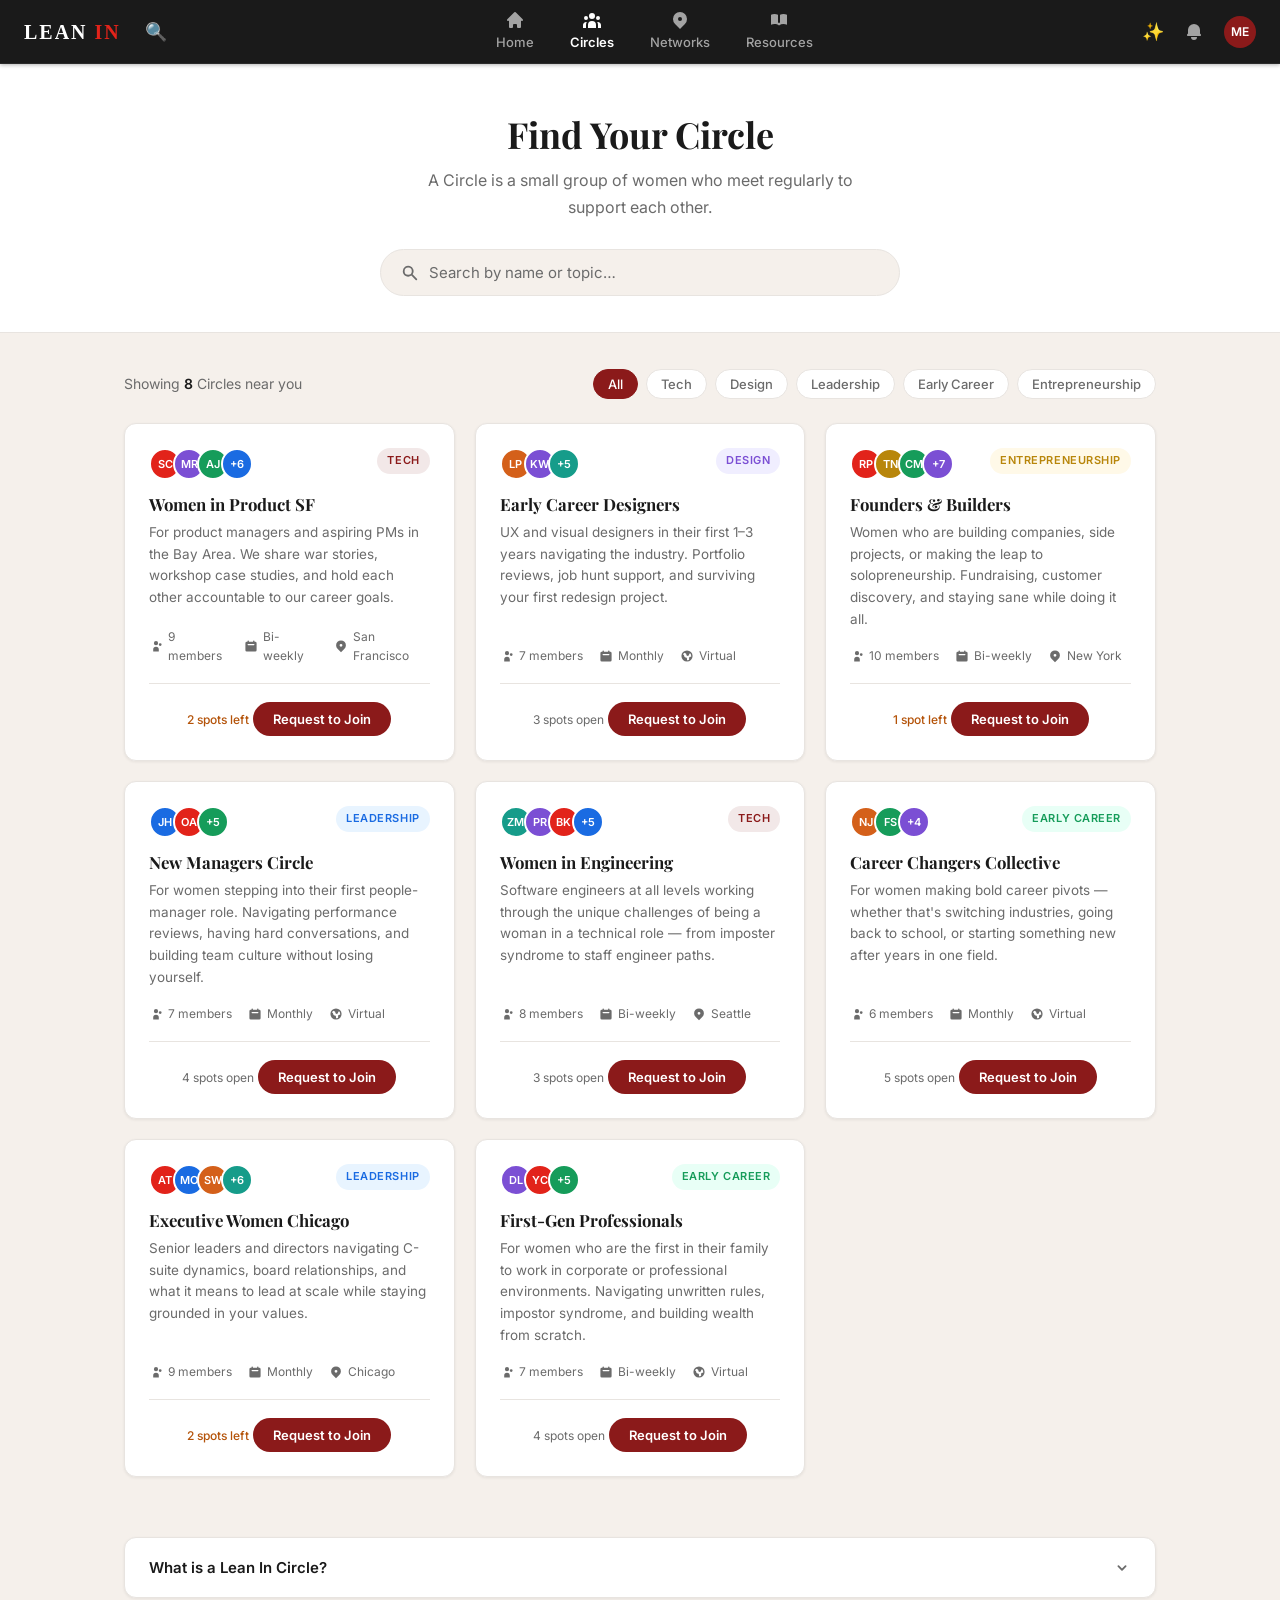
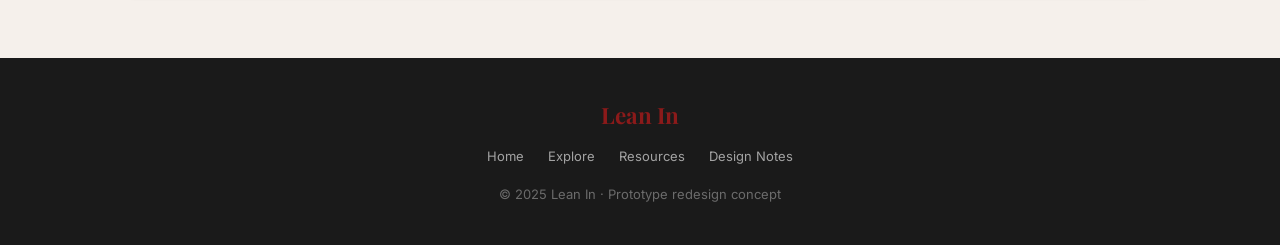
==== commit b0d1a1bd: "latest updates" ====
--- a/circles.html
+++ b/circles.html
@@ -224,9 +224,7 @@
     }
 
     .circle-card-footer {
-      display: flex;
-      align-items: center;
-      justify-content: space-between;
+      text-align: center;
     }
 
     .circle-spots {
@@ -268,7 +266,7 @@
       color: var(--gray);
     }
 
-    .no-circles .empty-icon { font-size: 40px; margin-bottom: 12px; }
+    .no-circles .empty-icon { margin-bottom: 12px; }
     .no-circles p { font-size: 15px; }
 
     /* What is a Circle — collapsible */
@@ -376,15 +374,10 @@
 <!-- Top Nav -->
 <nav class="topnav" role="navigation" aria-label="Main navigation">
   <a href="index.html" class="nav-logo" aria-label="Lean In Connect home">
-    <img src="logo-lean_in.png" alt="Lean In" style="height: 32px;">
+    <span style="font-family: Georgia, serif; font-weight: 700; font-size: 20px; letter-spacing: 2px; color: white;">LEAN <span style="color: #E2231A;">IN</span></span>
   </a>
 
-  <div class="nav-search" role="search">
-    <svg aria-hidden="true" xmlns="http://www.w3.org/2000/svg" viewBox="0 0 20 20" fill="currentColor">
-      <path fill-rule="evenodd" d="M8 4a4 4 0 100 8 4 4 0 000-8zM2 8a6 6 0 1110.89 3.476l4.817 4.817a1 1 0 01-1.414 1.414l-4.816-4.816A6 6 0 012 8z" clip-rule="evenodd"/>
-    </svg>
-    <input type="search" placeholder="Search Lean In Connect…" aria-label="Search">
-  </div>
+  <button style="background:none; border:none; cursor:pointer; color:white; font-size:18px;">&#128269;</button>
 
   <nav class="nav-links" aria-label="Primary">
     <a href="index.html" class="nav-link">
@@ -393,13 +386,13 @@
       </svg>
       Home
     </a>
-    <a href="circles.html" class="nav-link active" aria-current="page">
+    <a href="explore.html" class="nav-link active" aria-current="page">
       <svg xmlns="http://www.w3.org/2000/svg" viewBox="0 0 20 20" fill="currentColor" aria-hidden="true">
         <path d="M13 6a3 3 0 11-6 0 3 3 0 016 0zM18 8a2 2 0 11-4 0 2 2 0 014 0zM14 15a4 4 0 00-8 0v3h8v-3zM6 8a2 2 0 11-4 0 2 2 0 014 0zM16 18v-3a5.972 5.972 0 00-.75-2.906A3.005 3.005 0 0119 15v3h-3zM4.75 12.094A5.973 5.973 0 004 15v3H1v-3a3 3 0 013.75-2.906z"/>
       </svg>
       Circles
     </a>
-    <a href="networks.html" class="nav-link">
+    <a href="explore.html" class="nav-link">
       <svg xmlns="http://www.w3.org/2000/svg" viewBox="0 0 20 20" fill="currentColor" aria-hidden="true">
         <path fill-rule="evenodd" d="M5.05 4.05a7 7 0 119.9 9.9L10 18.9l-4.95-4.95a7 7 0 010-9.9zM10 11a2 2 0 100-4 2 2 0 000 4z" clip-rule="evenodd"/>
       </svg>
@@ -414,6 +407,7 @@
   </nav>
 
   <div class="nav-right">
+    <button style="background:none; border:none; cursor:pointer; color:white; font-size:18px;">&#10024;</button>
     <button class="nav-icon-btn" aria-label="Notifications">
       <svg xmlns="http://www.w3.org/2000/svg" viewBox="0 0 20 20" fill="currentColor" aria-hidden="true">
         <path d="M10 2a6 6 0 00-6 6v3.586l-.707.707A1 1 0 004 14h12a1 1 0 00.707-1.707L16 11.586V8a6 6 0 00-6-6zM10 18a3 3 0 01-3-3h6a3 3 0 01-3 3z"/>
@@ -774,7 +768,7 @@
 
       <!-- Empty state -->
       <div class="no-circles" id="no-circles" role="status" aria-live="polite">
-        <div class="empty-icon">🔍</div>
+        <div class="empty-icon"></div>
         <p>No Circles match that search. Try a different term or browse all.</p>
       </div>
 
@@ -798,42 +792,42 @@
       <div class="collapsible-body" id="what-is-body" role="region" aria-labelledby="what-is-trigger">
         <div class="what-is-grid">
           <div class="what-is-item">
-            <div class="what-is-icon" aria-hidden="true">👥</div>
+            <div class="what-is-icon" aria-hidden="true"></div>
             <div class="what-is-text">
               <strong>Small on purpose</strong>
               <span>8–12 women — small enough that everyone actually knows each other.</span>
             </div>
           </div>
           <div class="what-is-item">
-            <div class="what-is-icon" aria-hidden="true">📅</div>
+            <div class="what-is-icon" aria-hidden="true"></div>
             <div class="what-is-text">
               <strong>Meets regularly</strong>
               <span>Monthly or bi-weekly, in person or virtually — whatever works for your group.</span>
             </div>
           </div>
           <div class="what-is-item">
-            <div class="what-is-icon" aria-hidden="true">🤝</div>
+            <div class="what-is-icon" aria-hidden="true"></div>
             <div class="what-is-text">
               <strong>Peer-led</strong>
               <span>No outside facilitator. Members take turns leading using Lean In's curriculum.</span>
             </div>
           </div>
           <div class="what-is-item">
-            <div class="what-is-icon" aria-hidden="true">📚</div>
+            <div class="what-is-icon" aria-hidden="true"></div>
             <div class="what-is-text">
               <strong>Follows Lean In curriculum</strong>
               <span>Sessions cover topics like negotiation, ambition, mentorship, and leadership.</span>
             </div>
           </div>
           <div class="what-is-item">
-            <div class="what-is-icon" aria-hidden="true">🆓</div>
+            <div class="what-is-icon" aria-hidden="true"></div>
             <div class="what-is-text">
               <strong>Always free</strong>
               <span>No membership fees, no subscriptions. Circles are free to start and free to join.</span>
             </div>
           </div>
           <div class="what-is-item">
-            <div class="what-is-icon" aria-hidden="true">🔒</div>
+            <div class="what-is-icon" aria-hidden="true"></div>
             <div class="what-is-text">
               <strong>Private &amp; trusted</strong>
               <span>What's shared in Circle stays in Circle. These are your people.</span>
@@ -851,7 +845,7 @@
   <div class="footer-logo">Lean In</div>
   <div class="footer-links">
     <a href="index.html">Home</a>
-    <a href="networks.html">Networks</a>
+    <a href="explore.html">Explore</a>
     <a href="resources.html">Resources</a>
     <a href="rationale.html">Design Notes</a>
   </div>
--- a/style.css
+++ b/style.css
@@ -78,6 +78,13 @@
   text-decoration: none;
 }
 .nav-logo img { display: block; }
+.nav-logo-text {
+  font-family: var(--font-serif);
+  font-size: 1.3rem;
+  font-weight: 700;
+  color: #ffffff;
+  letter-spacing: -0.01em;
+}
 
 .nav-links {
   display: flex;
@@ -117,29 +124,29 @@
   display: flex;
   align-items: center;
   gap: 8px;
-  background: var(--bg);
-  border: 1px solid var(--border);
+  background: rgba(255,255,255,0.1);
+  border: 1px solid rgba(255,255,255,0.15);
   border-radius: var(--radius-pill);
   padding: 8px 14px;
   font-size: 13px;
-  color: var(--gray);
+  color: rgba(255,255,255,0.6);
   width: 200px;
   transition: border-color 0.15s;
 }
-.nav-search:focus-within { border-color: var(--red); }
-.nav-search input { background: none; border: none; outline: none; width: 100%; font-family: inherit; font-size: 13px; color: var(--text); }
-.nav-search input::placeholder { color: var(--gray); }
+.nav-search:focus-within { border-color: rgba(255,255,255,0.4); }
+.nav-search input { background: none; border: none; outline: none; width: 100%; font-family: inherit; font-size: 13px; color: #ffffff; }
+.nav-search input::placeholder { color: rgba(255,255,255,0.45); }
 .nav-search svg { width: 15px; height: 15px; flex-shrink: 0; }
 
 .nav-icon-btn {
   width: 36px; height: 36px;
   border-radius: 50%;
   display: flex; align-items: center; justify-content: center;
-  color: var(--gray);
+  color: rgba(255,255,255,0.6);
   transition: background 0.15s, color 0.15s;
   position: relative;
 }
-.nav-icon-btn:hover { background: var(--bg); color: var(--text); }
+.nav-icon-btn:hover { background: rgba(255,255,255,0.1); color: #ffffff; }
 .nav-icon-btn svg { width: 20px; height: 20px; }
 .nav-badge {
   position: absolute;
@@ -147,15 +154,15 @@
   width: 8px; height: 8px;
   background: var(--red);
   border-radius: 50%;
-  border: 2px solid var(--white);
+  border: 2px solid #1A1A1A;
 }
 
 /* ── Avatar ── */
 .avatar {
   width: 40px; height: 40px;
   border-radius: 50%;
-  background: linear-gradient(135deg, var(--red) 0%, #F05A24 100%);
-  color: var(--white);
+  background: var(--red);
+  color: #ffffff;
   display: flex; align-items: center; justify-content: center;
   font-weight: 600;
   font-size: 14px;
@@ -166,12 +173,12 @@
 .avatar.lg { width: 56px; height: 56px; font-size: 20px; }
 .avatar.xl { width: 72px; height: 72px; font-size: 26px; }
 
-.avatar.a-sc { background: linear-gradient(135deg, #E2231A, #F05A24); }
-.avatar.a-mr { background: linear-gradient(135deg, #7B4FD4, #A67BF8); }
-.avatar.a-aj { background: linear-gradient(135deg, #1A6BE2, #4F9BF8); }
-.avatar.a-jk { background: linear-gradient(135deg, #169C5A, #47D68C); }
-.avatar.a-pp { background: linear-gradient(135deg, #D4601A, #F8944F); }
-.avatar.a-me { background: linear-gradient(135deg, #E2231A, #F05A24); }
+.avatar.a-sc { background: #8B1A1A; }
+.avatar.a-mr { background: #5B3A9E; }
+.avatar.a-aj { background: #1A4EA8; }
+.avatar.a-jk { background: #1A6B3A; }
+.avatar.a-pp { background: #7A3A1A; }
+.avatar.a-me { background: #8B1A1A; }
 
 /* ── Page Layout ── */
 .page-body { padding-top: var(--nav-h); min-height: 100vh; }
@@ -224,7 +231,7 @@
 /* ── Left Sidebar: Profile Card ── */
 .profile-card .profile-cover {
   height: 64px;
-  background: linear-gradient(135deg, var(--red) 0%, #F05A24 60%, #FAB84C 100%);
+  background: #D4C4B0;
 }
 
 .profile-card .profile-info {
@@ -537,7 +544,7 @@
 }
 .post-link-preview-bar {
   height: 4px;
-  background: linear-gradient(90deg, var(--red), #F05A24);
+  background: var(--red);
 }
 .post-link-preview-content { padding: 12px 14px; }
 .post-link-preview-source { font-size: 11px; color: var(--gray); text-transform: uppercase; letter-spacing: 0.04em; margin-bottom: 4px; }
@@ -681,7 +688,7 @@
 .featured-article { padding: 18px 20px; }
 .article-img {
   height: 120px;
-  background: linear-gradient(135deg, #1A1A1A 0%, #3A1A1A 100%);
+  background: #D4C4B0;
   border-radius: var(--radius-sm);
   margin-bottom: 12px;
   display: flex;
@@ -689,13 +696,6 @@
   padding: 12px;
   position: relative;
   overflow: hidden;
-}
-.article-img::before {
-  content: '';
-  position: absolute;
-  inset: 0;
-  background: linear-gradient(135deg, var(--red) 0%, #F05A24 50%, #FAB84C 100%);
-  opacity: 0.85;
 }
 .article-img-label {
   position: relative;
@@ -703,12 +703,12 @@
   font-weight: 700;
   text-transform: uppercase;
   letter-spacing: 0.1em;
-  color: rgba(255,255,255,0.85);
+  color: var(--gray);
 }
 .article-tag {
   display: inline-block;
-  background: rgba(255,255,255,0.2);
-  color: white;
+  background: rgba(0,0,0,0.12);
+  color: var(--text);
   font-size: 11px;
   font-weight: 600;
   padding: 3px 8px;
@@ -1028,19 +1028,19 @@
   justify-content: center;
 }
 
-.resource-card-img.grad-red { background: linear-gradient(135deg, #E2231A, #F05A24); }
-.resource-card-img.grad-purple { background: linear-gradient(135deg, #7B4FD4, #A67BF8); }
-.resource-card-img.grad-teal { background: linear-gradient(135deg, #169C8A, #47D6C8); }
-.resource-card-img.grad-dark { background: linear-gradient(135deg, #1A1A1A, #4A2A2A); }
-.resource-card-img.grad-gold { background: linear-gradient(135deg, #B8860B, #DAA520); }
-.resource-card-img.grad-blue { background: linear-gradient(135deg, #1A4EE2, #4F7EF8); }
+.resource-card-img.grad-red    { background: #D4C4B0; }
+.resource-card-img.grad-purple { background: #C8BEB4; }
+.resource-card-img.grad-teal   { background: #C0CAC4; }
+.resource-card-img.grad-dark   { background: #B8AFA8; }
+.resource-card-img.grad-gold   { background: #D0C8B0; }
+.resource-card-img.grad-blue   { background: #C4C8D0; }
 
 .resource-type-badge {
   position: absolute;
   top: 12px; left: 12px;
-  background: rgba(255,255,255,0.2);
+  background: rgba(255,255,255,0.55);
   backdrop-filter: blur(4px);
-  color: white;
+  color: var(--text);
   font-size: 11px;
   font-weight: 600;
   padding: 4px 10px;
@@ -1109,7 +1109,7 @@
   margin-bottom: 32px;
 }
 .featured-resource-img {
-  background: linear-gradient(135deg, var(--text), #3A1A1A);
+  background: #D4C4B0;
   min-height: 240px;
   position: relative;
   display: flex;
@@ -1117,23 +1117,16 @@
   justify-content: flex-end;
   padding: 24px;
 }
-.featured-resource-img::before {
-  content: '';
-  position: absolute;
-  inset: 0;
-  background: linear-gradient(135deg, var(--red) 0%, #F05A24 60%, #FAB84C 100%);
-  opacity: 0.9;
-}
-.featured-resource-img-content { position: relative; color: white; }
+.featured-resource-img-content { position: relative; color: var(--text); }
 .featured-label {
   font-size: 11px;
   font-weight: 600;
   text-transform: uppercase;
   letter-spacing: 0.1em;
-  color: rgba(255,255,255,0.8);
+  color: var(--gray);
   margin-bottom: 8px;
 }
-.featured-resource-img h2 { color: white; font-size: 1.4rem; line-height: 1.3; }
+.featured-resource-img h2 { color: var(--text); font-size: 1.4rem; line-height: 1.3; }
 
 .featured-resource-body { padding: 32px; display: flex; flex-direction: column; justify-content: center; }
 .featured-resource-body p { color: var(--gray); margin-bottom: 24px; }
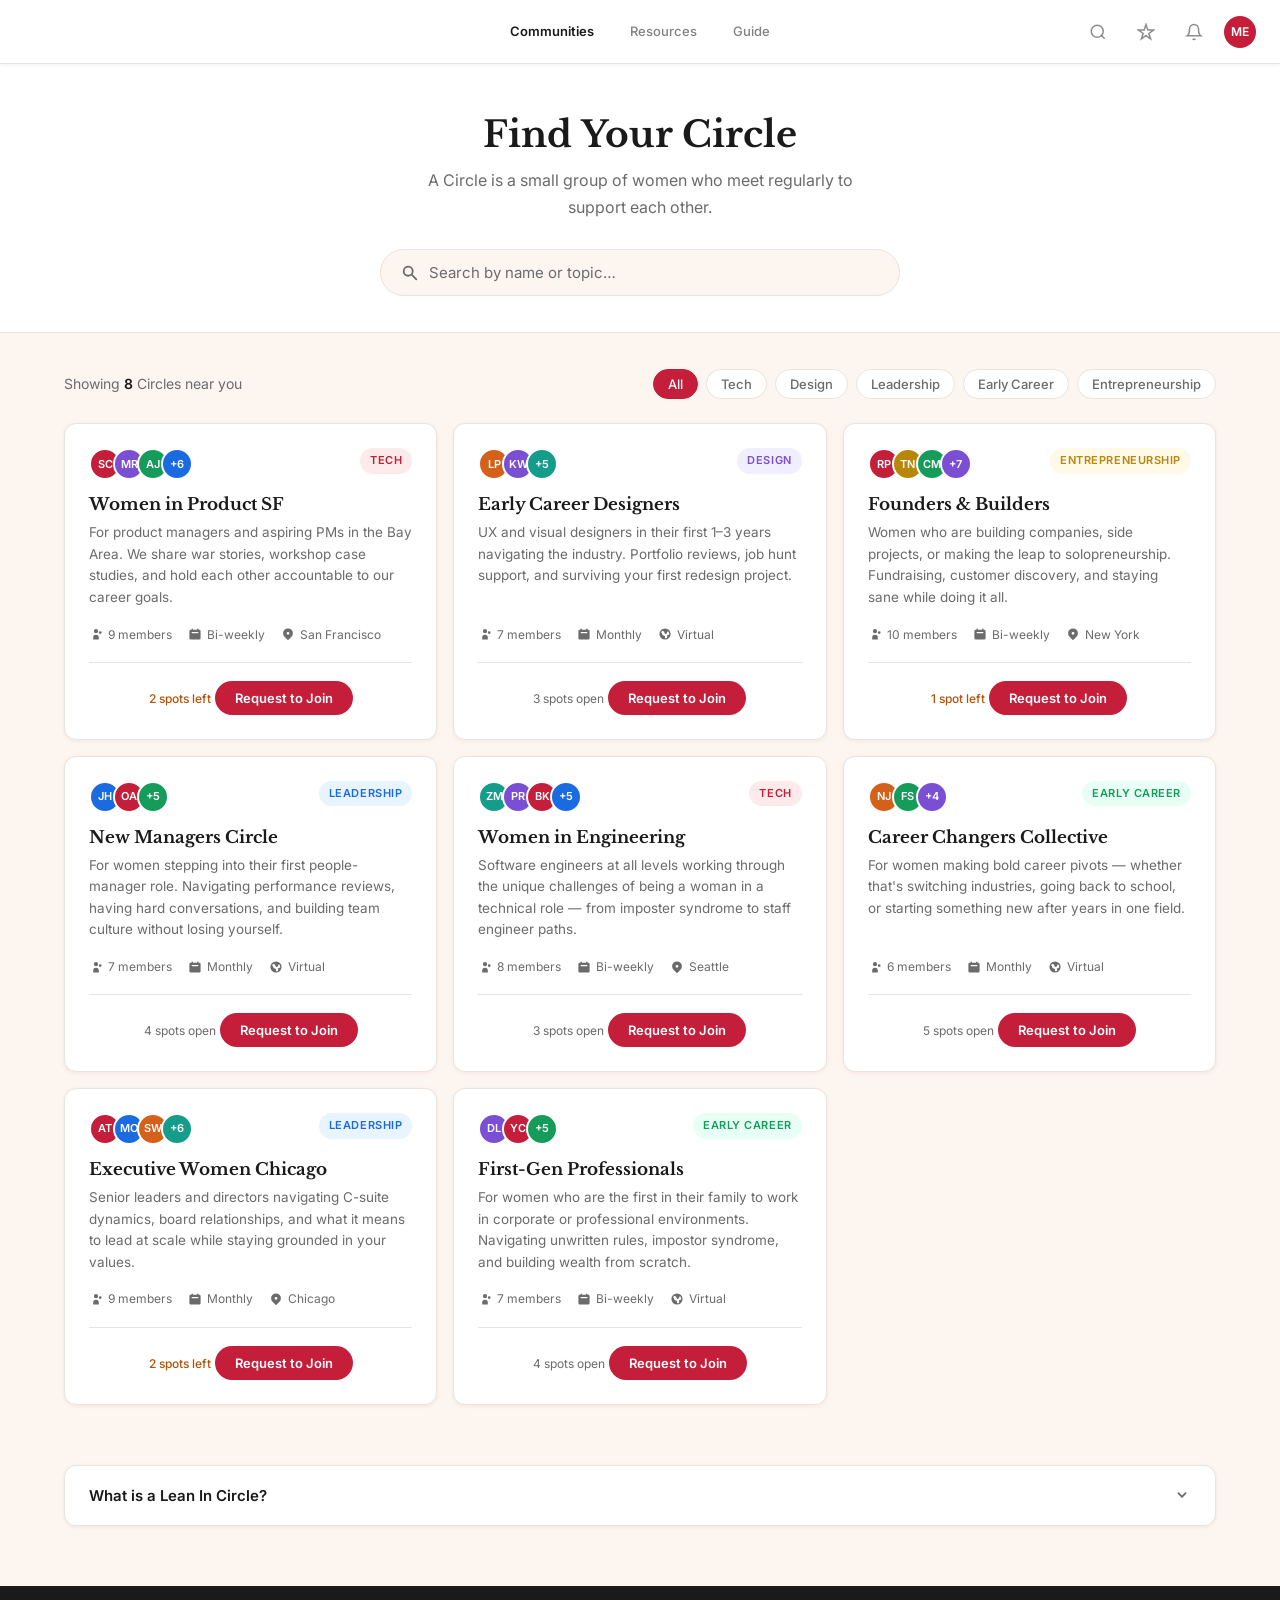
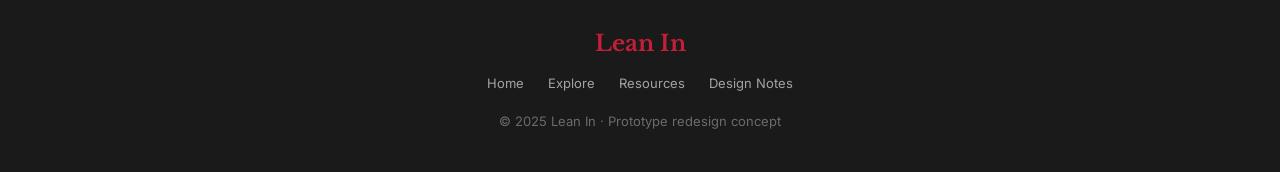
==== commit 4dafe74b: "latest updates" ====
--- a/circles.html
+++ b/circles.html
@@ -7,7 +7,7 @@
   <link rel="stylesheet" href="style.css">
   <style>
     .circles-header {
-      background: var(--white);
+      background: var(--color-card);
       border-bottom: 1px solid var(--border);
       padding: 48px 24px 36px;
       text-align: center;
@@ -43,7 +43,7 @@
 
     .circles-search:focus-within {
       border-color: var(--red);
-      box-shadow: 0 0 0 3px rgba(226,35,26,0.08);
+      box-shadow: 0 0 0 3px rgba(196,30,58,0.10);
     }
 
     .circles-search svg {
@@ -66,7 +66,7 @@
     .circles-search input::placeholder { color: var(--gray); }
 
     .circles-body {
-      max-width: 1080px;
+      max-width: 1200px;
       margin: 0 auto;
       padding: 36px 24px 60px;
     }
@@ -123,11 +123,11 @@
     .circles-grid {
       display: grid;
       grid-template-columns: repeat(auto-fill, minmax(300px, 1fr));
-      gap: 20px;
+      gap: 16px;
     }
 
     .circle-card {
-      background: var(--white);
+      background: var(--color-card);
       border: 1px solid var(--border);
       border-radius: var(--radius);
       padding: 24px;
@@ -271,13 +271,13 @@
 
     /* What is a Circle — collapsible */
     .what-is-section {
-      max-width: 1080px;
+      max-width: 1200px;
       margin: 0 auto;
       padding: 0 24px 60px;
     }
 
     .collapsible-card {
-      background: var(--white);
+      background: var(--color-card);
       border: 1px solid var(--border);
       border-radius: var(--radius);
       overflow: hidden;
@@ -374,44 +374,24 @@
 <!-- Top Nav -->
 <nav class="topnav" role="navigation" aria-label="Main navigation">
   <a href="index.html" class="nav-logo" aria-label="Lean In Connect home">
-    <span style="font-family: Georgia, serif; font-weight: 700; font-size: 20px; letter-spacing: 2px; color: white;">LEAN <span style="color: #E2231A;">IN</span></span>
+    <img src="logo-lean-in.png" alt="Lean In" style="height: 28px; filter: brightness(0) invert(1);">
   </a>
 
-  <button style="background:none; border:none; cursor:pointer; color:white; font-size:18px;">&#128269;</button>
-
   <nav class="nav-links" aria-label="Primary">
-    <a href="index.html" class="nav-link">
-      <svg xmlns="http://www.w3.org/2000/svg" viewBox="0 0 20 20" fill="currentColor" aria-hidden="true">
-        <path d="M10.707 2.293a1 1 0 00-1.414 0l-7 7a1 1 0 001.414 1.414L4 10.414V17a1 1 0 001 1h2a1 1 0 001-1v-2a1 1 0 011-1h2a1 1 0 011 1v2a1 1 0 001 1h2a1 1 0 001-1v-6.586l.293.293a1 1 0 001.414-1.414l-7-7z"/>
-      </svg>
-      Home
-    </a>
-    <a href="explore.html" class="nav-link active" aria-current="page">
-      <svg xmlns="http://www.w3.org/2000/svg" viewBox="0 0 20 20" fill="currentColor" aria-hidden="true">
-        <path d="M13 6a3 3 0 11-6 0 3 3 0 016 0zM18 8a2 2 0 11-4 0 2 2 0 014 0zM14 15a4 4 0 00-8 0v3h8v-3zM6 8a2 2 0 11-4 0 2 2 0 014 0zM16 18v-3a5.972 5.972 0 00-.75-2.906A3.005 3.005 0 0119 15v3h-3zM4.75 12.094A5.973 5.973 0 004 15v3H1v-3a3 3 0 013.75-2.906z"/>
-      </svg>
-      Circles
-    </a>
-    <a href="explore.html" class="nav-link">
-      <svg xmlns="http://www.w3.org/2000/svg" viewBox="0 0 20 20" fill="currentColor" aria-hidden="true">
-        <path fill-rule="evenodd" d="M5.05 4.05a7 7 0 119.9 9.9L10 18.9l-4.95-4.95a7 7 0 010-9.9zM10 11a2 2 0 100-4 2 2 0 000 4z" clip-rule="evenodd"/>
-      </svg>
-      Networks
-    </a>
-    <a href="resources.html" class="nav-link">
-      <svg xmlns="http://www.w3.org/2000/svg" viewBox="0 0 20 20" fill="currentColor" aria-hidden="true">
-        <path d="M9 4.804A7.968 7.968 0 005.5 4c-1.255 0-2.443.29-3.5.804v10A7.969 7.969 0 015.5 14c1.669 0 3.218.51 4.5 1.385A7.962 7.962 0 0114.5 14c1.255 0 2.443.29 3.5.804v-10A7.968 7.968 0 0014.5 4c-1.255 0-2.443.29-3.5.804V12a1 1 0 11-2 0V4.804z"/>
-      </svg>
-      Resources
-    </a>
+    <a href="explore.html" class="nav-link active" aria-current="page">Communities</a>
+    <a href="resources.html" class="nav-link">Resources</a>
+    <a href="explainer.html" class="nav-link">Guide</a>
   </nav>
 
   <div class="nav-right">
-    <button style="background:none; border:none; cursor:pointer; color:white; font-size:18px;">&#10024;</button>
+    <button class="nav-icon-btn" aria-label="Search">
+      <svg width="18" height="18" viewBox="0 0 24 24" fill="none" stroke="currentColor" stroke-width="2" aria-hidden="true"><circle cx="11" cy="11" r="8"/><path d="m21 21-4.35-4.35"/></svg>
+    </button>
+    <button class="nav-icon-btn" aria-label="Assistant">
+      <svg width="18" height="18" viewBox="0 0 24 24" fill="none" stroke="currentColor" stroke-width="2" aria-hidden="true"><path d="M12 2l2.4 7.4H22l-6.2 4.5 2.4 7.4L12 17l-6.2 4.3 2.4-7.4L2 9.4h7.6z"/></svg>
+    </button>
     <button class="nav-icon-btn" aria-label="Notifications">
-      <svg xmlns="http://www.w3.org/2000/svg" viewBox="0 0 20 20" fill="currentColor" aria-hidden="true">
-        <path d="M10 2a6 6 0 00-6 6v3.586l-.707.707A1 1 0 004 14h12a1 1 0 00.707-1.707L16 11.586V8a6 6 0 00-6-6zM10 18a3 3 0 01-3-3h6a3 3 0 01-3 3z"/>
-      </svg>
+      <svg width="18" height="18" viewBox="0 0 24 24" fill="none" stroke="currentColor" stroke-width="2" aria-hidden="true"><path d="M18 8A6 6 0 0 0 6 8c0 7-3 9-3 9h18s-3-2-3-9"/><path d="M13.73 21a2 2 0 0 1-3.46 0"/></svg>
     </button>
     <div class="avatar sm a-me" role="img" aria-label="Your profile">ME</div>
   </div>
@@ -462,7 +442,7 @@
       <div class="circle-card" data-topic="tech" data-name="women in product sf" role="listitem">
         <div class="circle-card-top">
           <div class="circle-avatar-group" aria-hidden="true">
-            <div class="circle-member-avatar" style="background:#E2231A;">SC</div>
+            <div class="circle-member-avatar" style="background:#C41E3A;">SC</div>
             <div class="circle-member-avatar" style="background:#7B4FD4;">MR</div>
             <div class="circle-member-avatar" style="background:#169C5A;">AJ</div>
             <div class="circle-member-avatar" style="background:#1A6BE2;">+6</div>
@@ -539,7 +519,7 @@
       <div class="circle-card" data-topic="entrepreneurship" data-name="founders and builders" role="listitem">
         <div class="circle-card-top">
           <div class="circle-avatar-group" aria-hidden="true">
-            <div class="circle-member-avatar" style="background:#E2231A;">RP</div>
+            <div class="circle-member-avatar" style="background:#C41E3A;">RP</div>
             <div class="circle-member-avatar" style="background:#B8860B;">TN</div>
             <div class="circle-member-avatar" style="background:#169C5A;">CM</div>
             <div class="circle-member-avatar" style="background:#7B4FD4;">+7</div>
@@ -579,7 +559,7 @@
         <div class="circle-card-top">
           <div class="circle-avatar-group" aria-hidden="true">
             <div class="circle-member-avatar" style="background:#1A6BE2;">JH</div>
-            <div class="circle-member-avatar" style="background:#E2231A;">OA</div>
+            <div class="circle-member-avatar" style="background:#C41E3A;">OA</div>
             <div class="circle-member-avatar" style="background:#169C5A;">+5</div>
           </div>
           <span class="circle-topic-tag" style="background:#E8F4FF; color:#1A6BE2;">Leadership</span>
@@ -618,7 +598,7 @@
           <div class="circle-avatar-group" aria-hidden="true">
             <div class="circle-member-avatar" style="background:#169C8A;">ZM</div>
             <div class="circle-member-avatar" style="background:#7B4FD4;">PR</div>
-            <div class="circle-member-avatar" style="background:#E2231A;">BK</div>
+            <div class="circle-member-avatar" style="background:#C41E3A;">BK</div>
             <div class="circle-member-avatar" style="background:#1A6BE2;">+5</div>
           </div>
           <span class="circle-topic-tag">Tech</span>
@@ -693,7 +673,7 @@
       <div class="circle-card" data-topic="leadership" data-name="executive women chicago" role="listitem">
         <div class="circle-card-top">
           <div class="circle-avatar-group" aria-hidden="true">
-            <div class="circle-member-avatar" style="background:#E2231A;">AT</div>
+            <div class="circle-member-avatar" style="background:#C41E3A;">AT</div>
             <div class="circle-member-avatar" style="background:#1A6BE2;">MO</div>
             <div class="circle-member-avatar" style="background:#D4601A;">SW</div>
             <div class="circle-member-avatar" style="background:#169C8A;">+6</div>
@@ -733,7 +713,7 @@
         <div class="circle-card-top">
           <div class="circle-avatar-group" aria-hidden="true">
             <div class="circle-member-avatar" style="background:#7B4FD4;">DL</div>
-            <div class="circle-member-avatar" style="background:#E2231A;">YC</div>
+            <div class="circle-member-avatar" style="background:#C41E3A;">YC</div>
             <div class="circle-member-avatar" style="background:#169C5A;">+5</div>
           </div>
           <span class="circle-topic-tag" style="background:#E8FFF6; color:#169C5A;">Early Career</span>
--- a/style.css
+++ b/style.css
@@ -1,26 +1,37 @@
-@import url('https://fonts.googleapis.com/css2?family=Playfair+Display:ital,wght@0,400;0,600;0,700;1,400&family=Inter:wght@300;400;500;600&display=swap');
+@import url('https://fonts.googleapis.com/css2?family=Libre+Baskerville:ital,wght@0,400;0,700;1,400&family=Inter:wght@400;500;600&display=swap');
 
 /* ── Variables ── */
 :root {
-  --red:        #8B1A1A;
-  --red-hover:  #6B1414;
-  --red-light:  #F2E8E8;
-  --bg:         #F5F0EB;
+  /* New semantic color tokens */
+  --color-bg:       #FDF6F0;
+  --color-card:     #FFFFFF;
+  --color-nav:      #FFFFFF;
+  --color-accent:   #C41E3A;
+  --color-pill-bg:  #FDEAEA;
+  --color-pill-text:#C41E3A;
+  --color-text:     #1A1A1A;
+  --color-muted:    #6B6B6B;
+
+  /* Legacy aliases */
+  --red:        #C41E3A;
+  --red-hover:  #A01830;
+  --red-light:  #FDEAEA;
+  --bg:         #FDF6F0;
   --white:      #FFFFFF;
   --text:       #1A1A1A;
   --gray:       #6B6B6B;
   --border:     #E8E4E0;
   --border-mid: #D4CEC9;
 
-  --shadow-sm:  0 1px 3px rgba(26,26,26,0.07);
-  --shadow-md:  0 4px 16px rgba(26,26,26,0.09);
-  --shadow-lg:  0 8px 32px rgba(26,26,26,0.11);
+  --shadow-sm:  0 1px 4px rgba(139,26,26,0.08);
+  --shadow-md:  0 4px 16px rgba(139,26,26,0.10);
+  --shadow-lg:  0 8px 32px rgba(139,26,26,0.12);
 
   --radius:     12px;
   --radius-sm:  8px;
   --radius-pill:100px;
 
-  --font-serif: 'Playfair Display', Georgia, 'Times New Roman', serif;
+  --font-serif: 'Libre Baskerville', Georgia, 'Times New Roman', serif;
   --font-sans:  'Inter', system-ui, -apple-system, sans-serif;
 
   --nav-h:      64px;
@@ -60,21 +71,22 @@
   position: fixed;
   top: 0; left: 0; right: 0;
   height: var(--nav-h);
-  background: #1A1A1A;
-  border-bottom: 1px solid #2A2A2A;
-  display: flex;
-  align-items: center;
-  padding: 0 24px;
-  gap: 24px;
+  background: var(--color-nav);
+  border-bottom: 1px solid #E8E4E0;
+  display: flex;
+  align-items: center;
+  justify-content: center;
   z-index: 100;
-  box-shadow: 0 1px 4px rgba(0,0,0,0.3);
+  box-shadow: 0 1px 4px rgba(0,0,0,0.06);
 }
 
 .nav-logo {
+  position: absolute;
+  left: 24px;
+  top: 0; bottom: 0;
   display: flex;
   align-items: center;
   white-space: nowrap;
-  flex-shrink: 0;
   text-decoration: none;
 }
 .nav-logo img { display: block; }
@@ -82,7 +94,7 @@
   font-family: var(--font-serif);
   font-size: 1.3rem;
   font-weight: 700;
-  color: #ffffff;
+  color: #1A1A1A;
   letter-spacing: -0.01em;
 }
 
@@ -90,8 +102,6 @@
   display: flex;
   align-items: center;
   gap: 4px;
-  flex: 1;
-  justify-content: center;
 }
 
 .nav-link {
@@ -101,7 +111,7 @@
   gap: 2px;
   padding: 8px 16px;
   border-radius: var(--radius-sm);
-  color: rgba(255,255,255,0.6);
+  color: rgba(26,26,26,0.55);
   font-size: 13px;
   font-weight: 500;
   transition: color 0.15s, background 0.15s;
@@ -110,51 +120,54 @@
 
 .nav-link svg { width: 20px; height: 20px; }
 
-.nav-link:hover { color: #ffffff; background: rgba(255,255,255,0.08); }
-.nav-link.active { color: #ffffff; font-weight: 600; }
+.nav-link:hover { color: #1A1A1A; background: rgba(0,0,0,0.04); }
+.nav-link.active { color: #1A1A1A; font-weight: 600; }
 
 .nav-right {
+  position: absolute;
+  right: 24px;
+  top: 0;
+  bottom: 0;
   display: flex;
   align-items: center;
   gap: 12px;
-  flex-shrink: 0;
 }
 
 .nav-search {
   display: flex;
   align-items: center;
   gap: 8px;
-  background: rgba(255,255,255,0.1);
-  border: 1px solid rgba(255,255,255,0.15);
+  background: var(--bg);
+  border: 1px solid var(--border);
   border-radius: var(--radius-pill);
   padding: 8px 14px;
   font-size: 13px;
-  color: rgba(255,255,255,0.6);
+  color: rgba(26,26,26,0.55);
   width: 200px;
   transition: border-color 0.15s;
 }
-.nav-search:focus-within { border-color: rgba(255,255,255,0.4); }
-.nav-search input { background: none; border: none; outline: none; width: 100%; font-family: inherit; font-size: 13px; color: #ffffff; }
-.nav-search input::placeholder { color: rgba(255,255,255,0.45); }
+.nav-search:focus-within { border-color: var(--red); }
+.nav-search input { background: none; border: none; outline: none; width: 100%; font-family: inherit; font-size: 13px; color: #1A1A1A; }
+.nav-search input::placeholder { color: rgba(26,26,26,0.4); }
 .nav-search svg { width: 15px; height: 15px; flex-shrink: 0; }
 
 .nav-icon-btn {
   width: 36px; height: 36px;
   border-radius: 50%;
   display: flex; align-items: center; justify-content: center;
-  color: rgba(255,255,255,0.6);
+  color: rgba(26,26,26,0.5);
   transition: background 0.15s, color 0.15s;
   position: relative;
 }
-.nav-icon-btn:hover { background: rgba(255,255,255,0.1); color: #ffffff; }
-.nav-icon-btn svg { width: 20px; height: 20px; }
+.nav-icon-btn:hover { background: rgba(0,0,0,0.05); color: #1A1A1A; }
+.nav-icon-btn svg { width: 18px; height: 18px; }
 .nav-badge {
   position: absolute;
   top: 2px; right: 2px;
   width: 8px; height: 8px;
   background: var(--red);
   border-radius: 50%;
-  border: 2px solid #1A1A1A;
+  border: 2px solid var(--color-nav);
 }
 
 /* ── Avatar ── */
@@ -173,23 +186,23 @@
 .avatar.lg { width: 56px; height: 56px; font-size: 20px; }
 .avatar.xl { width: 72px; height: 72px; font-size: 26px; }
 
-.avatar.a-sc { background: #8B1A1A; }
+.avatar.a-sc { background: #C41E3A; }
 .avatar.a-mr { background: #5B3A9E; }
 .avatar.a-aj { background: #1A4EA8; }
 .avatar.a-jk { background: #1A6B3A; }
 .avatar.a-pp { background: #7A3A1A; }
-.avatar.a-me { background: #8B1A1A; }
+.avatar.a-me { background: #C41E3A; }
 
 /* ── Page Layout ── */
 .page-body { padding-top: var(--nav-h); min-height: 100vh; }
 
 .three-col {
-  max-width: 1220px;
+  max-width: 1200px;
   margin: 0 auto;
   padding: 32px 24px;
   display: grid;
   grid-template-columns: var(--sidebar-w) 1fr var(--right-w);
-  gap: 28px;
+  gap: 24px;
   align-items: start;
 }
 
@@ -202,7 +215,7 @@
 
 /* ── Card ── */
 .card {
-  background: #FDFAF7;
+  background: var(--color-card);
   border: 1px solid var(--border);
   border-radius: var(--radius);
   overflow: hidden;
@@ -210,16 +223,16 @@
 }
 
 .card-section {
-  padding: 24px;
+  padding: 20px;
   border-bottom: 1px solid var(--border);
 }
 .card-section:last-child { border-bottom: none; }
 
 .card-header {
-  padding: 18px 24px;
+  padding: 16px 20px;
   border-bottom: 1px solid var(--border);
 }
-.card-body { padding: 24px; }
+.card-body { padding: 20px; }
 .card-footer {
   padding: 16px 24px;
   border-top: 1px solid var(--border);
@@ -390,7 +403,7 @@
 
 /* ── Post Composer ── */
 .composer {
-  background: #FDFAF7;
+  background: var(--color-card);
   border: 1px solid var(--border);
   border-radius: var(--radius);
   padding: 20px 24px;
@@ -419,7 +432,7 @@
 }
 .composer-input:focus {
   border-color: var(--red);
-  box-shadow: 0 0 0 3px rgba(226,35,26,0.08);
+  box-shadow: 0 0 0 3px rgba(196,30,58,0.10);
 }
 .composer-input::placeholder { color: var(--gray); }
 
@@ -448,7 +461,7 @@
 
 /* ── Feed Tabs ── */
 .feed-tabs {
-  background: #FDFAF7;
+  background: var(--color-card);
   border: 1px solid var(--border);
   border-radius: var(--radius);
   display: flex;
@@ -473,7 +486,7 @@
 
 /* ── Post Card ── */
 .post-card {
-  background: #FDFAF7;
+  background: var(--color-card);
   border: 1px solid var(--border);
   border-radius: var(--radius);
   box-shadow: var(--shadow-sm);
@@ -610,7 +623,7 @@
 
 .meeting-card {
   background: var(--red-light);
-  border: 1px solid rgba(226,35,26,0.15);
+  border: 1px solid rgba(196,30,58,0.15);
   border-radius: var(--radius-sm);
   padding: 14px;
 }
@@ -688,7 +701,7 @@
 .featured-article { padding: 18px 20px; }
 .article-img {
   height: 120px;
-  background: #D4C4B0;
+  background: linear-gradient(135deg, #C41E3A, #8B1A1A);
   border-radius: var(--radius-sm);
   margin-bottom: 12px;
   display: flex;
@@ -703,12 +716,12 @@
   font-weight: 700;
   text-transform: uppercase;
   letter-spacing: 0.1em;
-  color: var(--gray);
+  color: rgba(255,255,255,0.8);
 }
 .article-tag {
   display: inline-block;
-  background: rgba(0,0,0,0.12);
-  color: var(--text);
+  background: rgba(255,255,255,0.2);
+  color: #ffffff;
   font-size: 11px;
   font-weight: 600;
   padding: 3px 8px;
@@ -776,7 +789,7 @@
 .page-hero p { color: rgba(255,255,255,0.75); max-width: 560px; margin: 0 auto; font-size: 16px; }
 .hero-tag {
   display: inline-block;
-  background: rgba(226,35,26,0.25);
+  background: rgba(196,30,58,0.25);
   color: #FF8A85;
   font-size: 12px;
   font-weight: 600;
@@ -806,7 +819,7 @@
 .concept-block.reverse > * { direction: ltr; }
 
 .concept-visual {
-  background: #FDFAF7;
+  background: var(--color-card);
   border: 1px solid var(--border);
   border-radius: var(--radius);
   padding: 40px 24px;
@@ -917,7 +930,7 @@
   background: var(--red-light);
   flex-shrink: 0;
   margin-top: 1px;
-  background-image: url("data:image/svg+xml,%3Csvg xmlns='http://www.w3.org/2000/svg' viewBox='0 0 20 20' fill='%23E2231A'%3E%3Cpath fill-rule='evenodd' d='M16.707 5.293a1 1 0 010 1.414l-8 8a1 1 0 01-1.414 0l-4-4a1 1 0 011.414-1.414L8 12.586l7.293-7.293a1 1 0 011.414 0z' clip-rule='evenodd'/%3E%3C/svg%3E");
+  background-image: url("data:image/svg+xml,%3Csvg xmlns='http://www.w3.org/2000/svg' viewBox='0 0 20 20' fill='%23C41E3A'%3E%3Cpath fill-rule='evenodd' d='M16.707 5.293a1 1 0 010 1.414l-8 8a1 1 0 01-1.414 0l-4-4a1 1 0 011.414-1.414L8 12.586l7.293-7.293a1 1 0 011.414 0z' clip-rule='evenodd'/%3E%3C/svg%3E");
   background-size: 12px;
   background-position: center;
   background-repeat: no-repeat;
@@ -943,7 +956,7 @@
   text-align: left;
 }
 .comparison-table th:first-child { background: var(--text); }
-.comparison-table th.col-circle { background: #8B1512; }
+.comparison-table th.col-circle { background: #C41E3A; }
 .comparison-table th.col-network { background: #5A389E; }
 .comparison-table th.col-group { background: #0D6B52; }
 
@@ -952,7 +965,7 @@
   border-bottom: 1px solid var(--border);
   font-size: 14px;
   color: var(--text);
-  background: #FDFAF7;
+  background: var(--color-card);
   vertical-align: top;
 }
 .comparison-table td:first-child { color: var(--gray); font-weight: 500; background: var(--bg); }
@@ -960,7 +973,7 @@
 
 /* ── Resources Page ── */
 .resources-header {
-  background: #FDFAF7;
+  background: var(--color-card);
   border-bottom: 1px solid var(--border);
   padding: 48px 24px 0;
   text-align: center;
@@ -996,7 +1009,7 @@
 }
 
 .resources-body {
-  max-width: 1080px;
+  max-width: 1200px;
   margin: 0 auto;
   padding: 40px 24px;
 }
@@ -1004,11 +1017,11 @@
 .resources-grid {
   display: grid;
   grid-template-columns: repeat(auto-fill, minmax(300px, 1fr));
-  gap: 20px;
+  gap: 16px;
 }
 
 .resource-card {
-  background: #FDFAF7;
+  background: var(--color-card);
   border: 1px solid var(--border);
   border-radius: var(--radius);
   overflow: hidden;
@@ -1030,10 +1043,10 @@
 
 .resource-card-img.grad-red    { background: #D4C4B0; }
 .resource-card-img.grad-purple { background: #C8BEB4; }
-.resource-card-img.grad-teal   { background: #C0CAC4; }
+.resource-card-img.grad-teal   { background: #C8BEB0; }
 .resource-card-img.grad-dark   { background: #B8AFA8; }
 .resource-card-img.grad-gold   { background: #D0C8B0; }
-.resource-card-img.grad-blue   { background: #C4C8D0; }
+.resource-card-img.grad-blue   { background: #C8B8A8; }
 
 .resource-type-badge {
   position: absolute;
@@ -1099,7 +1112,7 @@
 .resource-save svg { width: 18px; height: 18px; }
 
 .featured-resource {
-  background: #FDFAF7;
+  background: var(--color-card);
   border: 1px solid var(--border);
   border-radius: var(--radius);
   overflow: hidden;
@@ -1131,6 +1144,77 @@
 .featured-resource-body { padding: 32px; display: flex; flex-direction: column; justify-content: center; }
 .featured-resource-body p { color: var(--gray); margin-bottom: 24px; }
 
+/* ── Shared Article / Resource Card ── */
+.rc-header {
+  height: 120px;
+  display: flex;
+  align-items: flex-end;
+  padding: 14px 16px;
+  flex-shrink: 0;
+}
+
+.rc-tag {
+  font-size: 10px;
+  font-weight: 700;
+  text-transform: uppercase;
+  letter-spacing: 0.12em;
+  color: rgba(255,255,255,0.92);
+  font-family: var(--font-sans);
+}
+
+.rc-body {
+  flex: 1;
+  display: flex;
+  flex-direction: column;
+  justify-content: space-between;
+  padding: 16px 20px 20px;
+}
+
+.rc-title {
+  font-family: var(--font-serif);
+  font-size: 1rem;
+  font-weight: 700;
+  color: var(--text);
+  line-height: 1.35;
+  margin: 0 0 12px 0;
+  display: block;
+  text-decoration: none;
+}
+a.rc-title:hover { color: var(--red); }
+
+.rc-footer {
+  display: flex;
+  align-items: center;
+  justify-content: space-between;
+  gap: 12px;
+  padding-top: 12px;
+  border-top: 1px solid var(--border);
+}
+
+.rc-meta {
+  font-size: 12px;
+  color: var(--gray);
+  margin: 0;
+}
+
+.rc-read-btn {
+  display: inline-flex;
+  align-items: center;
+  padding: 7px 16px;
+  background: var(--red);
+  color: #fff;
+  border: none;
+  border-radius: var(--radius-pill);
+  font-family: var(--font-sans);
+  font-size: 12px;
+  font-weight: 600;
+  cursor: pointer;
+  transition: background 0.15s;
+  white-space: nowrap;
+  flex-shrink: 0;
+}
+.rc-read-btn:hover { background: var(--red-hover); }
+
 /* ── Rationale Page ── */
 .rationale-hero {
   background: var(--text);
@@ -1200,7 +1284,7 @@
 .swatch-hex { font-size: 11px; color: var(--gray); font-family: monospace; }
 
 .type-specimen {
-  background: #FDFAF7;
+  background: var(--color-card);
   border: 1px solid var(--border);
   border-radius: var(--radius);
   padding: 28px;
@@ -1209,7 +1293,7 @@
 .type-specimen + .type-specimen { margin-top: 12px; }
 
 .principle-card {
-  background: #FDFAF7;
+  background: var(--color-card);
   border: 1px solid var(--border);
   border-radius: var(--radius);
   padding: 24px;
@@ -1234,7 +1318,7 @@
   border-left: 3px solid var(--red);
   padding: 16px 24px;
   margin: 24px 0;
-  background: #FDFAF7;
+  background: var(--color-card);
   border-radius: 0 var(--radius-sm) var(--radius-sm) 0;
 }
 .quote-block p {
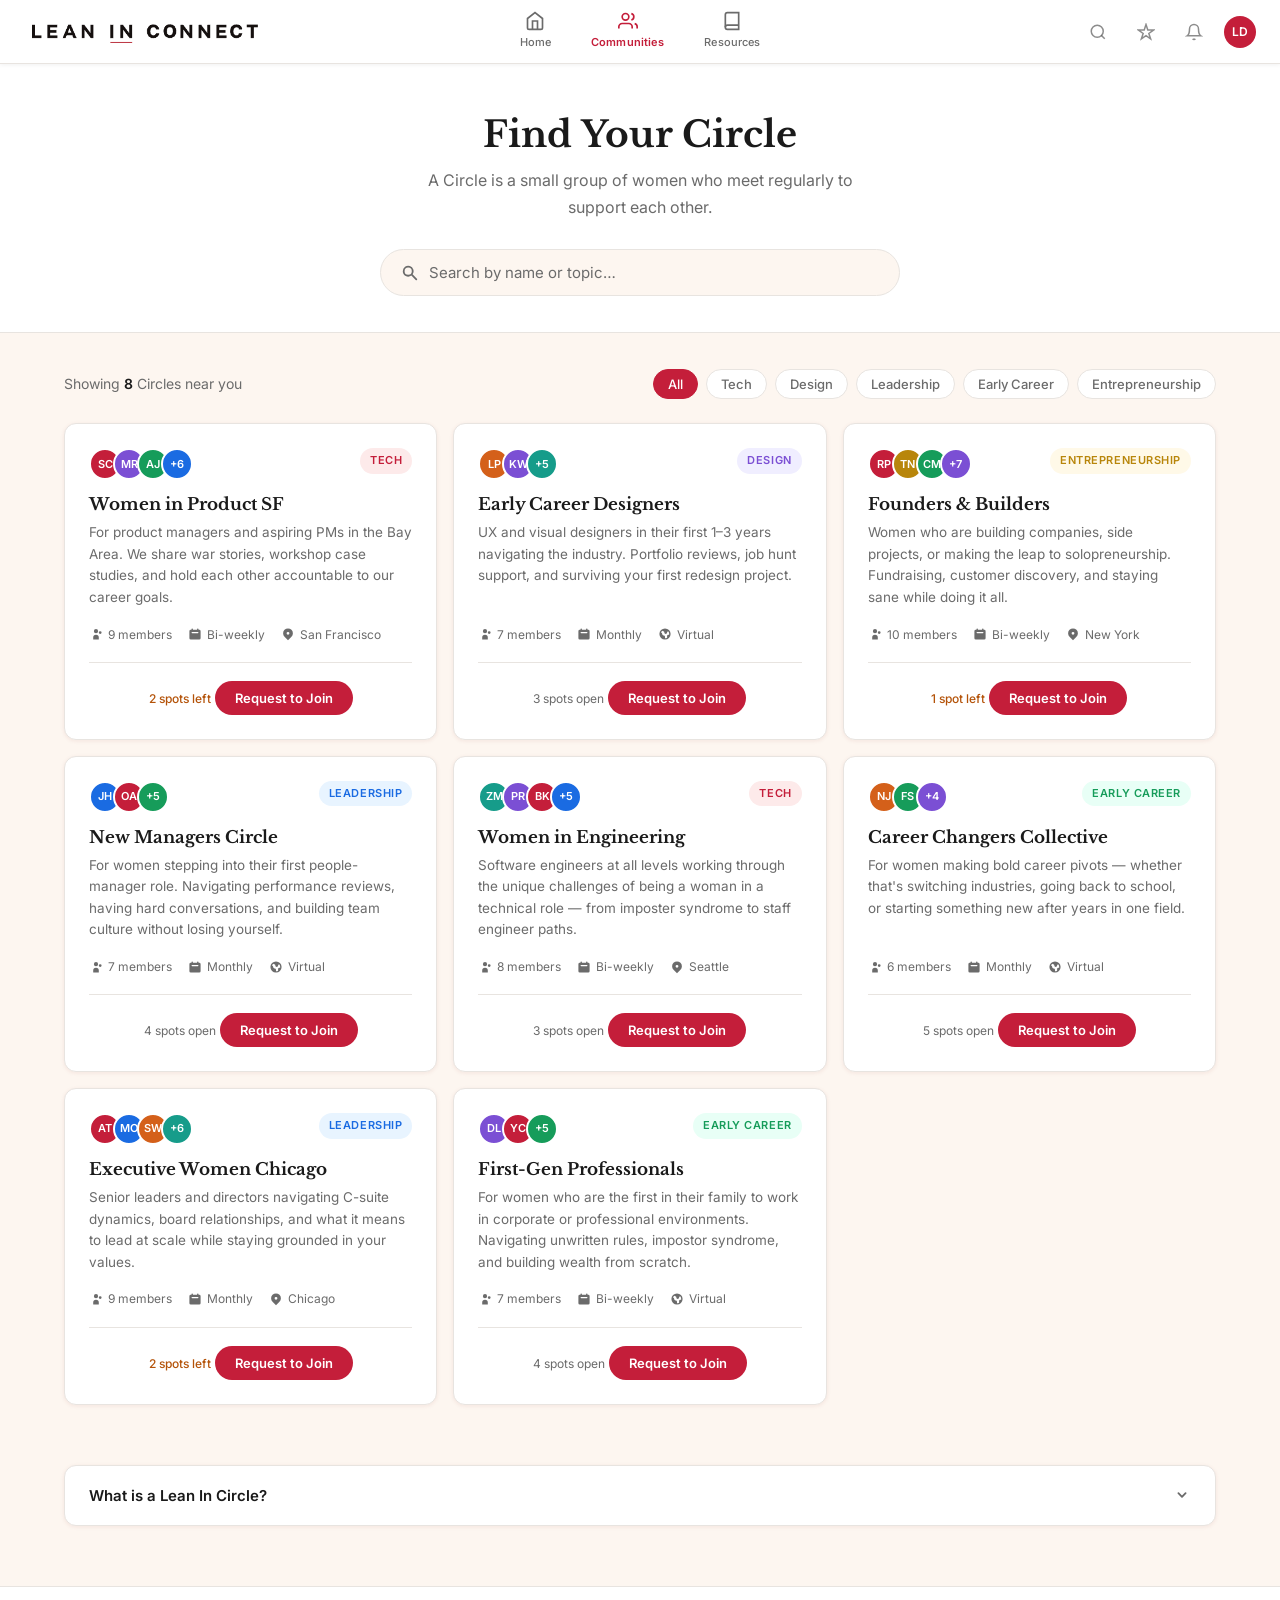
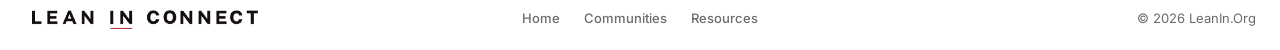
==== commit 491f4cce: "latest updates" ====
--- a/circles.html
+++ b/circles.html
@@ -374,13 +374,22 @@
 <!-- Top Nav -->
 <nav class="topnav" role="navigation" aria-label="Main navigation">
   <a href="index.html" class="nav-logo" aria-label="Lean In Connect home">
-    <img src="logo-lean-in.png" alt="Lean In" style="height: 28px; filter: brightness(0) invert(1);">
+    <img src="logo-lean-in.png" alt="Lean In" style="height: 32px; max-height: 32px; width: auto; display: block;">
   </a>
 
   <nav class="nav-links" aria-label="Primary">
-    <a href="explore.html" class="nav-link active" aria-current="page">Communities</a>
-    <a href="resources.html" class="nav-link">Resources</a>
-    <a href="explainer.html" class="nav-link">Guide</a>
+    <a href="index.html" class="nav-link">
+      <svg width="20" height="20" viewBox="0 0 24 24" fill="none" stroke="currentColor" stroke-width="2"><path d="M3 9l9-7 9 7v11a2 2 0 0 1-2 2H5a2 2 0 0 1-2-2z"/><polyline points="9 22 9 12 15 12 15 22"/></svg>
+      Home
+    </a>
+    <a href="explore.html" class="nav-link active" aria-current="page">
+      <svg width="20" height="20" viewBox="0 0 24 24" fill="none" stroke="currentColor" stroke-width="2"><path d="M17 21v-2a4 4 0 0 0-4-4H5a4 4 0 0 0-4 4v2"/><circle cx="9" cy="7" r="4"/><path d="M23 21v-2a4 4 0 0 0-3-3.87"/><path d="M16 3.13a4 4 0 0 1 0 7.75"/></svg>
+      Communities
+    </a>
+    <a href="resources.html" class="nav-link">
+      <svg width="20" height="20" viewBox="0 0 24 24" fill="none" stroke="currentColor" stroke-width="2"><path d="M4 19.5A2.5 2.5 0 0 1 6.5 17H20"/><path d="M6.5 2H20v20H6.5A2.5 2.5 0 0 1 4 19.5v-15A2.5 2.5 0 0 1 6.5 2z"/></svg>
+      Resources
+    </a>
   </nav>
 
   <div class="nav-right">
@@ -393,7 +402,7 @@
     <button class="nav-icon-btn" aria-label="Notifications">
       <svg width="18" height="18" viewBox="0 0 24 24" fill="none" stroke="currentColor" stroke-width="2" aria-hidden="true"><path d="M18 8A6 6 0 0 0 6 8c0 7-3 9-3 9h18s-3-2-3-9"/><path d="M13.73 21a2 2 0 0 1-3.46 0"/></svg>
     </button>
-    <div class="avatar sm a-me" role="img" aria-label="Your profile">ME</div>
+    <div class="avatar sm a-me" role="img" aria-label="Your profile">LD</div>
   </div>
 </nav>
 
@@ -822,14 +831,15 @@
 
 <!-- Footer -->
 <footer class="site-footer" role="contentinfo">
-  <div class="footer-logo">Lean In</div>
-  <div class="footer-links">
-    <a href="index.html">Home</a>
-    <a href="explore.html">Explore</a>
-    <a href="resources.html">Resources</a>
-    <a href="rationale.html">Design Notes</a>
-  </div>
-  <p>© 2025 Lean In · Prototype redesign concept</p>
+  <a href="index.html" class="footer-logo-link">
+    <img src="logo-lean-in.png" alt="Lean In" style="height: 32px; width: auto;">
+  </a>
+  <nav class="footer-links" aria-label="Footer navigation">
+    <a href="index.html" class="footer-link">Home</a>
+    <a href="explore.html" class="footer-link">Communities</a>
+    <a href="resources.html" class="footer-link">Resources</a>
+  </nav>
+  <p class="footer-copy">© 2026 LeanIn.Org</p>
 </footer>
 
 <script>
@@ -891,6 +901,7 @@
     trigger.setAttribute('aria-expanded', isOpen);
   });
 </script>
+<script src="nav-popups.js"></script>
 
 </body>
 </html>
--- a/style.css
+++ b/style.css
@@ -70,7 +70,7 @@
 .topnav {
   position: fixed;
   top: 0; left: 0; right: 0;
-  height: var(--nav-h);
+  height: 64px;
   background: var(--color-nav);
   border-bottom: 1px solid #E8E4E0;
   display: flex;
@@ -78,6 +78,7 @@
   justify-content: center;
   z-index: 100;
   box-shadow: 0 1px 4px rgba(0,0,0,0.06);
+  overflow: visible;
 }
 
 .nav-logo {
@@ -108,20 +109,59 @@
   display: flex;
   flex-direction: column;
   align-items: center;
-  gap: 2px;
-  padding: 8px 16px;
+  gap: 3px;
+  padding: 8px 18px;
   border-radius: var(--radius-sm);
-  color: rgba(26,26,26,0.55);
-  font-size: 13px;
+  color: #6B6B6B;
+  font-size: 11px;
   font-weight: 500;
   transition: color 0.15s, background 0.15s;
   text-decoration: none;
-}
-
-.nav-link svg { width: 20px; height: 20px; }
-
-.nav-link:hover { color: #1A1A1A; background: rgba(0,0,0,0.04); }
-.nav-link.active { color: #1A1A1A; font-weight: 600; }
+  letter-spacing: 0.01em;
+}
+
+.nav-link svg { width: 20px; height: 20px; flex-shrink: 0; }
+
+.nav-link:hover { color: #C41E3A; background: rgba(196,30,58,0.05); }
+.nav-link.active { color: #C41E3A; font-weight: 600; }
+
+/* Communities dropdown */
+.nav-dropdown-wrap { position: relative; }
+.nav-dropdown-btn {
+  background: none;
+  border: none;
+  cursor: pointer;
+  font-family: var(--font-sans);
+  line-height: inherit;
+}
+.nav-dropdown {
+  display: none;
+  position: absolute;
+  top: calc(100% + 6px);
+  left: 50%;
+  transform: translateX(-50%);
+  background: #fff;
+  border: 1px solid var(--border);
+  border-radius: var(--radius);
+  box-shadow: 0 4px 20px rgba(0,0,0,0.12);
+  min-width: 210px;
+  z-index: 200;
+  overflow: hidden;
+}
+.nav-dropdown-wrap:hover .nav-dropdown,
+.nav-dropdown-wrap.open .nav-dropdown { display: block; }
+.nav-dropdown-item {
+  display: block;
+  padding: 12px 18px;
+  font-size: 13px;
+  font-weight: 500;
+  color: #1A1A1A;
+  text-decoration: none;
+  transition: background 0.1s, color 0.1s;
+  border-bottom: 1px solid var(--border);
+}
+.nav-dropdown-item:last-child { border-bottom: none; }
+.nav-dropdown-item:hover { background: #FDEAEA; color: #C41E3A; }
 
 .nav-right {
   position: absolute;
@@ -213,6 +253,13 @@
   gap: 20px;
 }
 
+/* ── Main Feed Column ── */
+#main-content {
+  display: flex;
+  flex-direction: column;
+  gap: 20px;
+}
+
 /* ── Card ── */
 .card {
   background: var(--color-card);
@@ -498,7 +545,7 @@
   display: flex;
   align-items: flex-start;
   gap: 12px;
-  padding: 20px 20px 0;
+  padding: 24px 24px 0;
 }
 
 .post-author { flex: 1; min-width: 0; }
@@ -540,7 +587,7 @@
 .post-more:hover { background: var(--bg); }
 
 .post-body {
-  padding: 20px 20px 20px;
+  padding: 16px 24px 24px;
   font-size: 14.5px;
   line-height: 1.7;
   color: var(--text);
@@ -566,7 +613,7 @@
 .post-actions {
   display: flex;
   border-top: 1px solid var(--border);
-  padding: 12px 16px 8px;
+  padding: 12px 24px 8px;
 }
 
 .post-action {
@@ -590,7 +637,7 @@
   display: flex;
   align-items: center;
   justify-content: space-between;
-  padding: 10px 20px;
+  padding: 10px 24px;
   border-bottom: 1px solid var(--border);
   font-size: 12px;
   color: var(--gray);
@@ -1336,26 +1383,38 @@
 
 /* ── Footer ── */
 .site-footer {
-  background: var(--text);
-  color: rgba(255,255,255,0.6);
-  padding: 40px 24px;
-  text-align: center;
-  font-size: 13px;
-}
-.site-footer a { color: rgba(255,255,255,0.6); }
-.site-footer a:hover { color: var(--white); }
-.footer-logo {
-  font-family: var(--font-serif);
-  font-size: 1.4rem;
-  font-weight: 700;
-  color: var(--red);
-  margin-bottom: 12px;
-}
+  background: #FFFFFF;
+  border-top: 1px solid #E8E4E0;
+  height: 64px;
+  display: flex;
+  align-items: center;
+  justify-content: space-between;
+  padding: 0 24px;
+  position: relative;
+  font-size: 13px;
+}
+.footer-logo-link { display: flex; align-items: center; flex-shrink: 0; }
 .footer-links {
-  display: flex;
-  justify-content: center;
+  position: absolute;
+  left: 50%;
+  transform: translateX(-50%);
+  display: flex;
+  align-items: center;
   gap: 24px;
-  margin-bottom: 16px;
+}
+.footer-link {
+  font-size: 13px;
+  font-weight: 500;
+  color: #6B6B6B;
+  text-decoration: none;
+  transition: color 0.15s;
+}
+.footer-link:hover { color: #1A1A1A; }
+.footer-copy {
+  font-size: 13px;
+  color: #6B6B6B;
+  margin: 0;
+  flex-shrink: 0;
 }
 
 /* ── Utility ── */
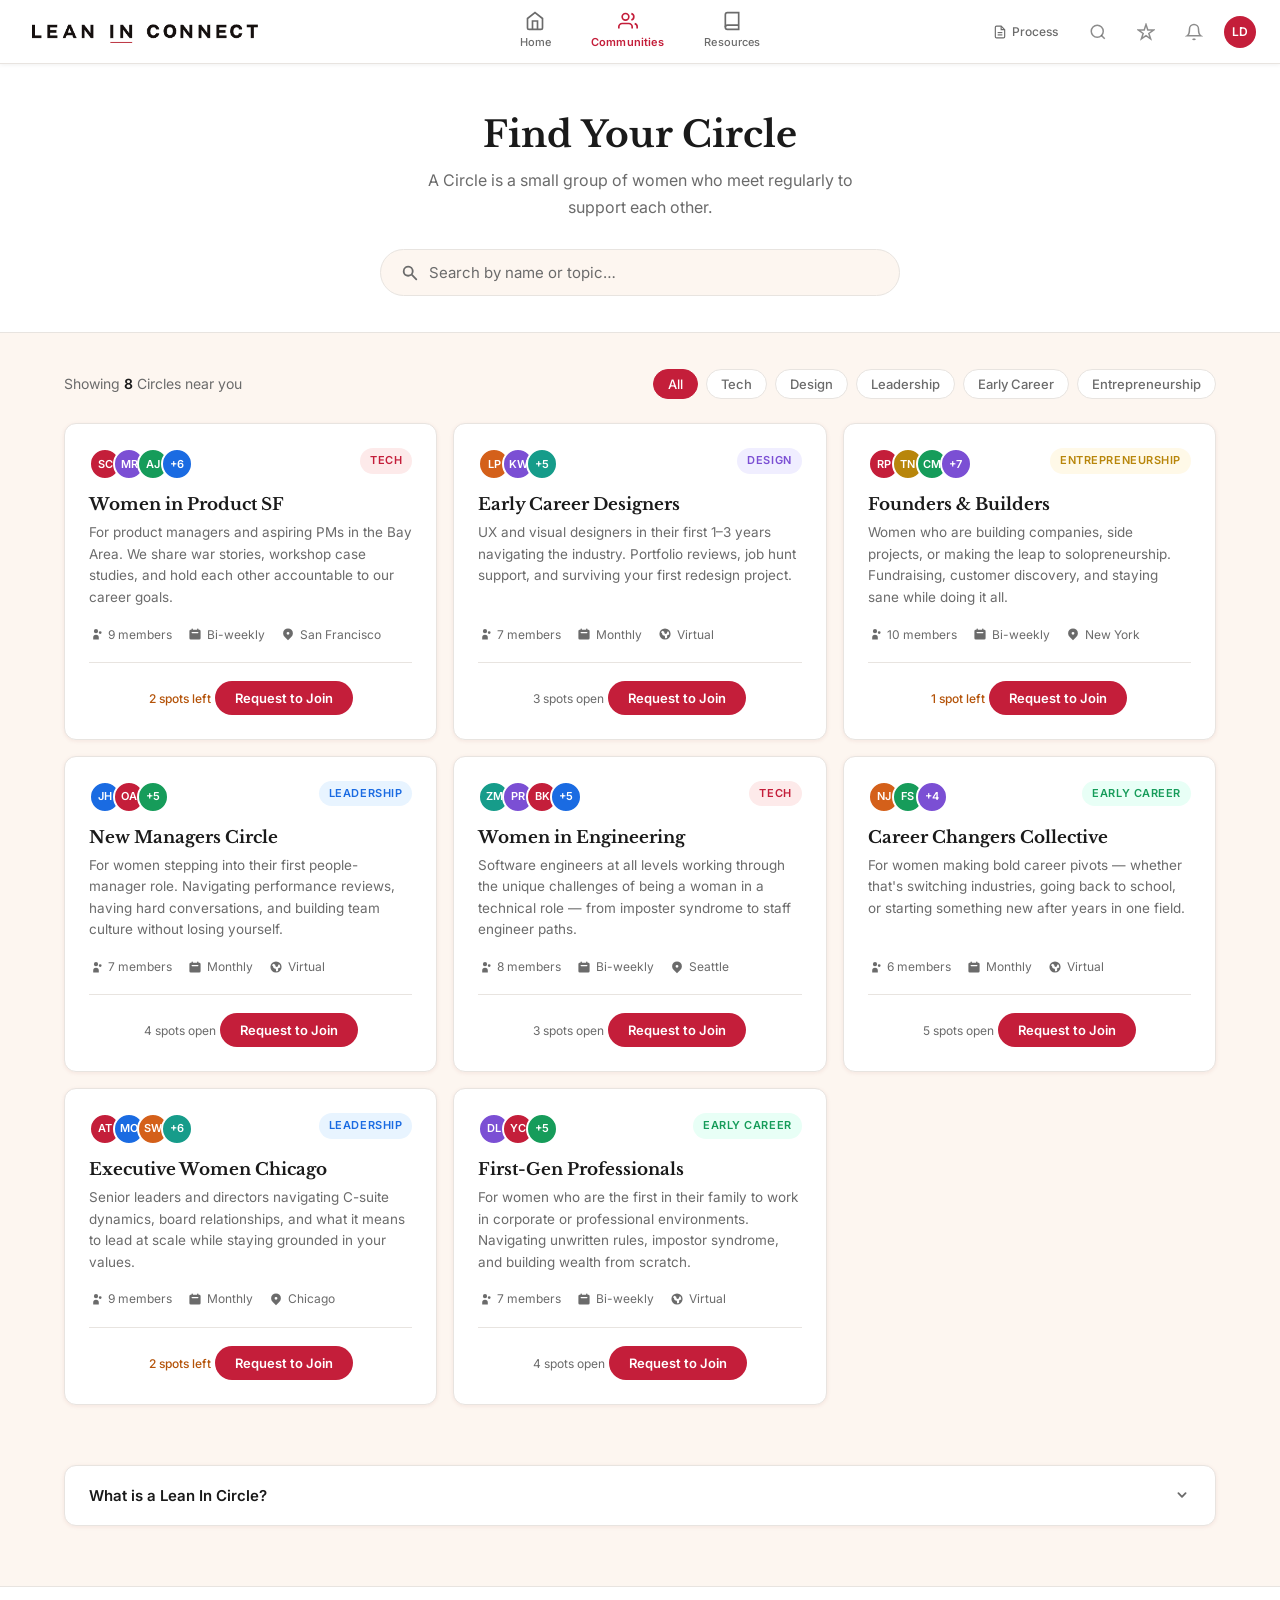
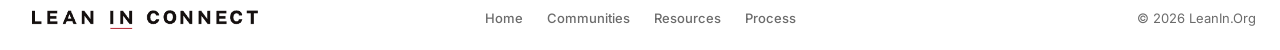
==== commit b175f899: "latest updates" ====
--- a/circles.html
+++ b/circles.html
@@ -393,6 +393,10 @@
   </nav>
 
   <div class="nav-right">
+    <a href="rationale.html" class="nav-process-link">
+      <svg viewBox="0 0 24 24" fill="none" stroke="currentColor" stroke-width="2" aria-hidden="true"><path d="M14 2H6a2 2 0 0 0-2 2v16a2 2 0 0 0 2 2h12a2 2 0 0 0 2-2V8z"/><polyline points="14 2 14 8 20 8"/><line x1="16" y1="13" x2="8" y2="13"/><line x1="16" y1="17" x2="8" y2="17"/></svg>
+      Process
+    </a>
     <button class="nav-icon-btn" aria-label="Search">
       <svg width="18" height="18" viewBox="0 0 24 24" fill="none" stroke="currentColor" stroke-width="2" aria-hidden="true"><circle cx="11" cy="11" r="8"/><path d="m21 21-4.35-4.35"/></svg>
     </button>
@@ -838,6 +842,7 @@
     <a href="index.html" class="footer-link">Home</a>
     <a href="explore.html" class="footer-link">Communities</a>
     <a href="resources.html" class="footer-link">Resources</a>
+    <a href="rationale.html" class="footer-link">Process</a>
   </nav>
   <p class="footer-copy">© 2026 LeanIn.Org</p>
 </footer>
--- a/style.css
+++ b/style.css
@@ -191,6 +191,23 @@
 .nav-search input::placeholder { color: rgba(26,26,26,0.4); }
 .nav-search svg { width: 15px; height: 15px; flex-shrink: 0; }
 
+.nav-process-link {
+  display: flex;
+  align-items: center;
+  gap: 5px;
+  font-size: 12px;
+  font-weight: 500;
+  color: #6B6B6B;
+  text-decoration: none;
+  padding: 6px 10px;
+  border-radius: 6px;
+  transition: color 0.15s, background 0.15s;
+  white-space: nowrap;
+}
+.nav-process-link svg { width: 14px; height: 14px; flex-shrink: 0; }
+.nav-process-link:hover { color: #1A1A1A; background: rgba(0,0,0,0.04); }
+.nav-process-link.active { color: #C41E3A; }
+
 .nav-icon-btn {
   width: 36px; height: 36px;
   border-radius: 50%;
